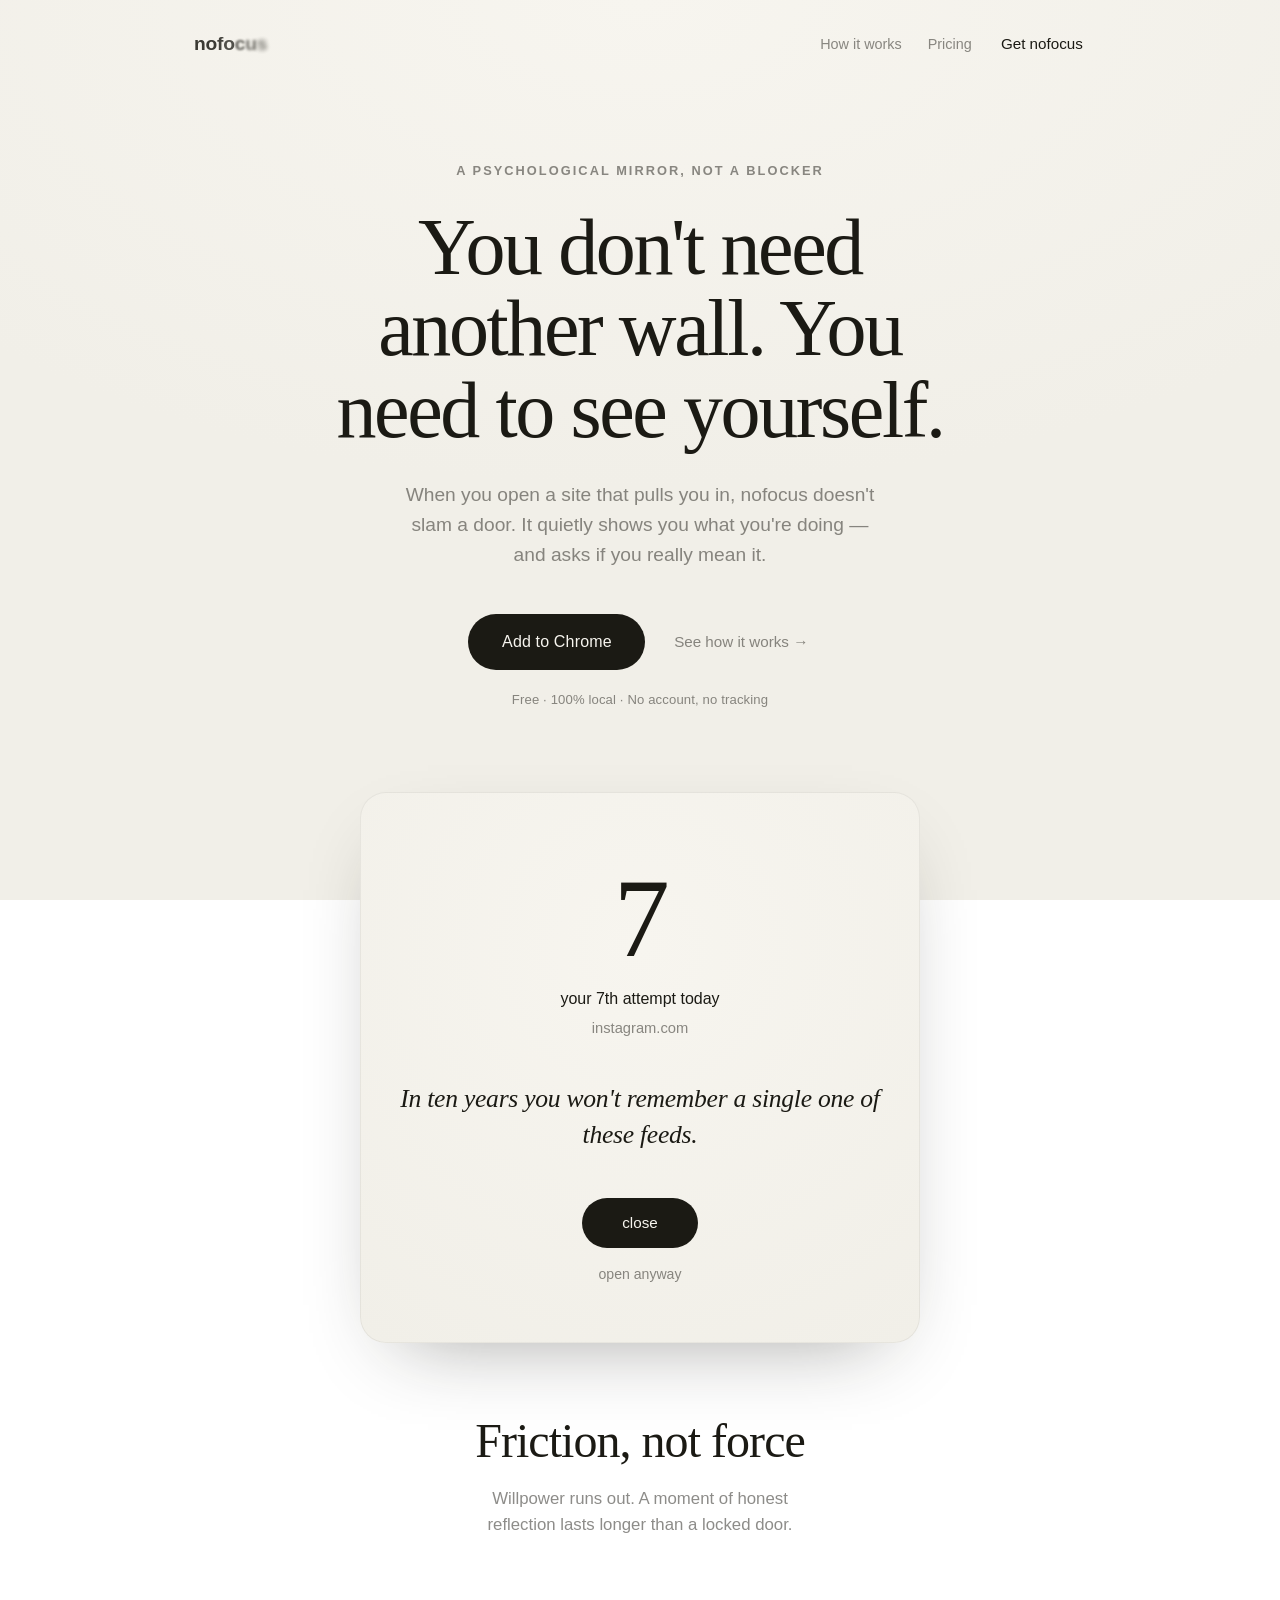
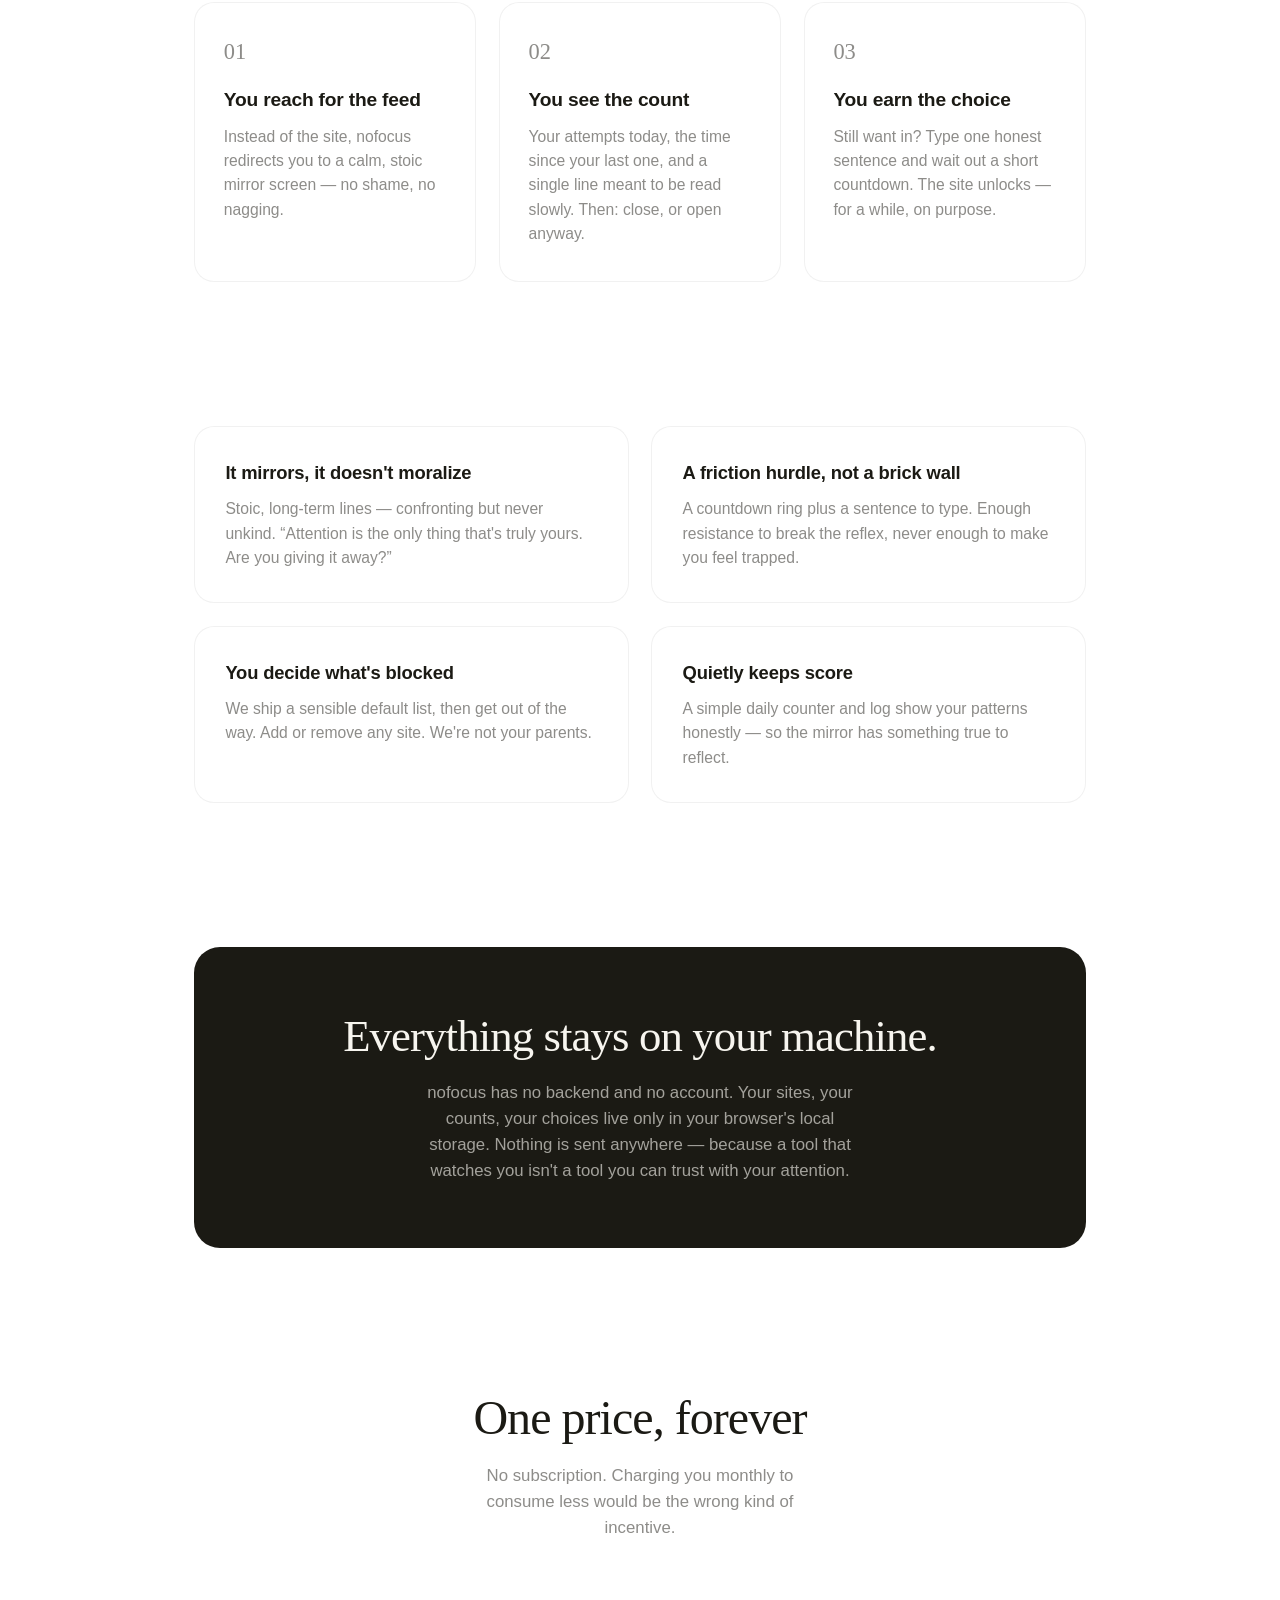
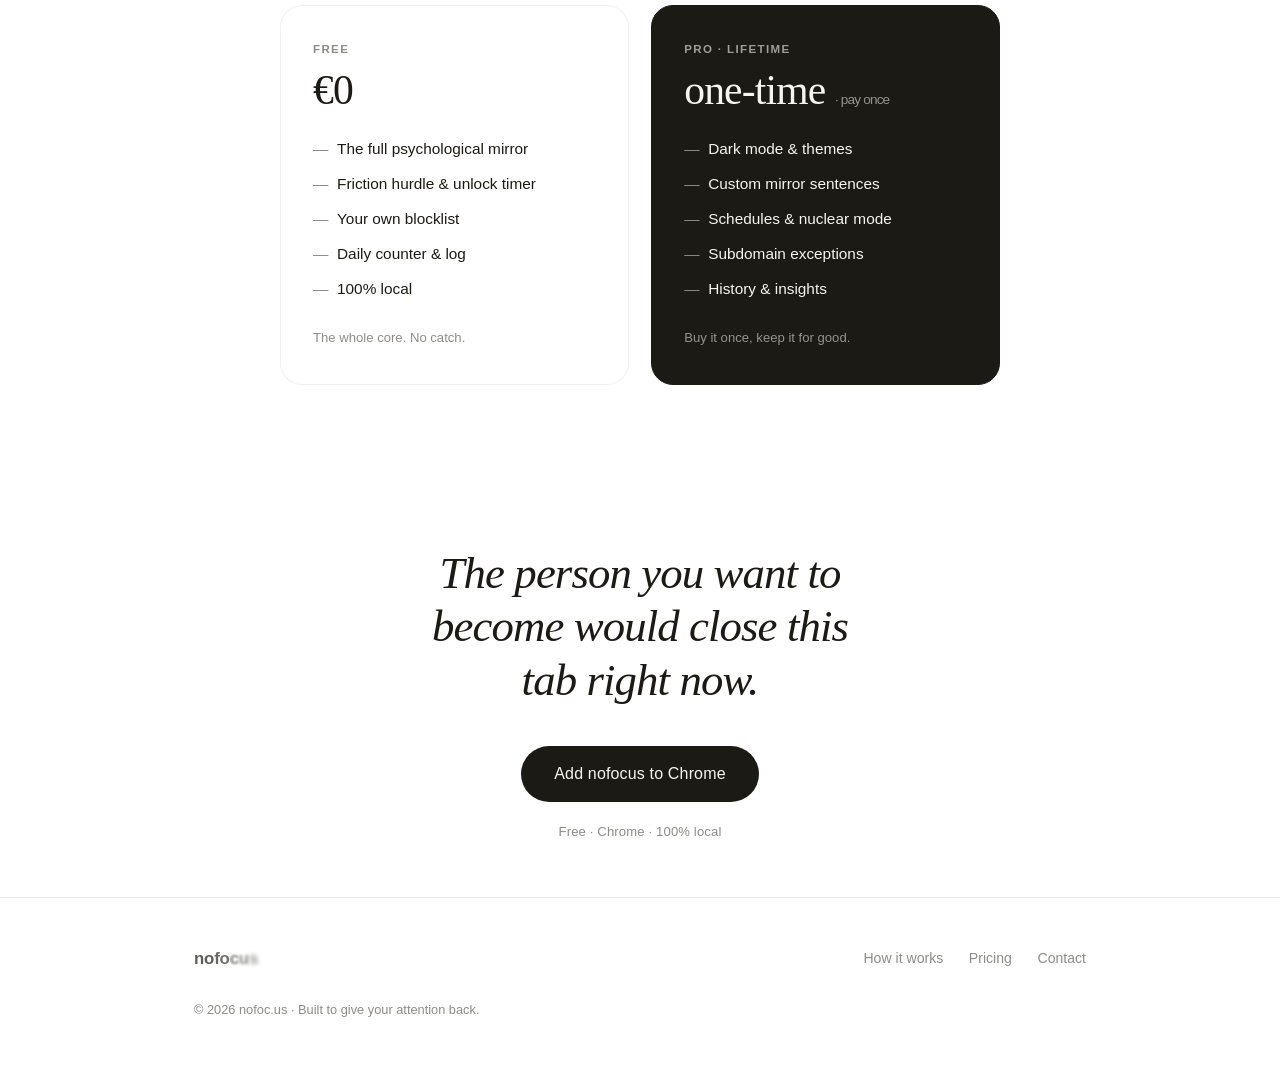
==== docs/index.html @ 49843928 "Add nofoc.us landing page Co-Authored-By: Claude Opus 4.8 (1M context) <noreply@anthropic.com>" ====
<!DOCTYPE html>
<html lang="en">
  <head>
    <meta charset="UTF-8" />
    <meta name="viewport" content="width=device-width, initial-scale=1.0" />
    <title>nofocus — a psychological mirror, not a blocker</title>
    <meta
      name="description"
      content="nofocus doesn't just block distracting sites — it holds up a mirror. See your attempts honestly, then earn your way through a moment of friction. 100% local, no tracking."
    />
    <meta name="theme-color" content="#f1efe8" />

    <!-- Open Graph / social -->
    <meta property="og:type" content="website" />
    <meta property="og:title" content="nofocus — a psychological mirror, not a blocker" />
    <meta
      property="og:description"
      content="See your distractions honestly. A stoic mirror for the sites that pull you in. 100% local, no tracking."
    />
    <meta property="og:url" content="https://nofoc.us" />
    <meta property="og:image" content="https://nofoc.us/icon128.png" />
    <meta name="twitter:card" content="summary" />

    <link rel="icon" type="image/png" href="icon128.png" />
    <link rel="apple-touch-icon" href="icon128.png" />
    <link rel="canonical" href="https://nofoc.us/" />

    <style>
      :root {
        --bg: #f1efe8;
        --bg-center: #f7f5ef;
        --ink: #1b1a14;
        --muted: rgba(27, 26, 20, 0.5);
        --faint: rgba(27, 26, 20, 0.12);
        --hair: rgba(27, 26, 20, 0.08);
        --card: rgba(255, 255, 255, 0.55);
        --card-line: rgba(27, 26, 20, 0.06);
        --accent-bg: #1b1a14;
        --accent-fg: #f7f5ef;
        --sans: -apple-system, "SF Pro Text", "Segoe UI", Roboto, Helvetica,
          Arial, sans-serif;
        --serif: "New York", "Iowan Old Style", "Palatino Linotype", Palatino,
          Georgia, ui-serif, serif;
      }

      @media (prefers-color-scheme: dark) {
        :root {
          --bg: #0d0d0b;
          --bg-center: #17170f;
          --ink: #ece8df;
          --muted: rgba(236, 232, 223, 0.5);
          --faint: rgba(236, 232, 223, 0.13);
          --hair: rgba(236, 232, 223, 0.09);
          --card: rgba(255, 255, 255, 0.045);
          --card-line: rgba(236, 232, 223, 0.09);
          --accent-bg: #26261d;
          --accent-fg: #ece8df;
        }
      }

      * {
        box-sizing: border-box;
        margin: 0;
        padding: 0;
      }

      html {
        scroll-behavior: smooth;
      }

      body {
        background: radial-gradient(
          120% 90% at 50% 0%,
          var(--bg-center) 0%,
          var(--bg) 60%
        );
        background-attachment: fixed;
        color: var(--ink);
        font-family: var(--sans);
        -webkit-font-smoothing: antialiased;
        text-rendering: optimizeLegibility;
        line-height: 1.55;
      }

      .wrap {
        max-width: 940px;
        margin: 0 auto;
        padding: 0 24px;
      }

      /* ---- Logo wordmark (no = sharp, focus = progressively blurred) ---- */

      .logo {
        font-family: var(--sans);
        font-weight: 600;
        letter-spacing: -0.01em;
        color: var(--ink);
        user-select: none;
        display: inline-block;
      }
      .logo .fade span {
        display: inline-block;
      }
      .logo .fade span:nth-child(1) { filter: blur(0.3px); opacity: 0.95; }
      .logo .fade span:nth-child(2) { filter: blur(0.6px); opacity: 0.88; }
      .logo .fade span:nth-child(3) { filter: blur(1px);   opacity: 0.8;  }
      .logo .fade span:nth-child(4) { filter: blur(1.5px); opacity: 0.72; }
      .logo .fade span:nth-child(5) { filter: blur(2px);   opacity: 0.64; }

      /* ---- Top nav ---- */

      .nav {
        display: flex;
        align-items: center;
        justify-content: space-between;
        padding: 26px 0 0;
      }
      .nav .logo {
        font-size: 1.2rem;
        opacity: 0.85;
      }
      .nav-links {
        display: flex;
        align-items: center;
        gap: 26px;
        font-size: 0.9rem;
      }
      .nav-links a {
        color: var(--muted);
        text-decoration: none;
        transition: color 0.2s ease;
      }
      .nav-links a:hover {
        color: var(--ink);
      }
      @media (max-width: 600px) {
        .nav-links .nav-text { display: none; }
      }

      /* ---- Buttons ---- */

      .btn {
        font-family: var(--sans);
        cursor: pointer;
        border: none;
        text-decoration: none;
        display: inline-flex;
        align-items: center;
        gap: 0.5rem;
        transition: transform 0.18s ease, opacity 0.2s ease, background 0.2s ease,
          color 0.2s ease;
      }
      .btn-primary {
        background: var(--ink);
        color: var(--bg-center);
        font-size: 1rem;
        font-weight: 500;
        letter-spacing: 0.01em;
        padding: 0.95rem 2.1rem;
        border-radius: 999px;
      }
      .btn-primary:hover { transform: translateY(-1px); }
      .btn-primary:active { transform: translateY(0); opacity: 0.9; }
      .btn-ghost {
        background: none;
        color: var(--muted);
        font-size: 0.95rem;
        padding: 0.4rem 0.2rem;
      }
      .btn-ghost:hover { color: var(--ink); }

      /* ---- Hero ---- */

      .hero {
        text-align: center;
        padding: 11vh 0 7vh;
      }
      .eyebrow {
        font-size: 0.8rem;
        font-weight: 600;
        text-transform: uppercase;
        letter-spacing: 0.16em;
        color: var(--muted);
        margin-bottom: 1.6rem;
      }
      .hero h1 {
        font-family: var(--serif);
        font-weight: 500;
        font-size: clamp(2.6rem, 7.5vw, 5rem);
        line-height: 1.02;
        letter-spacing: -0.03em;
        max-width: 16ch;
        margin: 0 auto;
      }
      .hero .lede {
        margin: 1.8rem auto 0;
        max-width: 46ch;
        font-size: clamp(1.05rem, 2.4vw, 1.2rem);
        color: var(--muted);
      }
      .cta-row {
        margin-top: 2.8rem;
        display: flex;
        align-items: center;
        justify-content: center;
        gap: 1.6rem;
        flex-wrap: wrap;
      }
      .cta-note {
        margin-top: 1.3rem;
        font-size: 0.82rem;
        color: var(--muted);
        letter-spacing: 0.01em;
      }

      /* ---- Mirror preview (the product's signature screen) ---- */

      .mirror {
        margin: 2vh auto 0;
        max-width: 560px;
        background: radial-gradient(
          120% 120% at 50% 28%,
          var(--bg-center) 0%,
          var(--bg) 72%
        );
        border: 1px solid var(--card-line);
        border-radius: 26px;
        padding: 4.5rem 2rem 3.5rem;
        text-align: center;
        box-shadow: 0 30px 80px -40px rgba(27, 26, 20, 0.45);
      }
      .mirror .count {
        font-family: var(--serif);
        font-size: clamp(4.5rem, 16vw, 7rem);
        font-weight: 500;
        line-height: 0.95;
        letter-spacing: -0.03em;
      }
      .mirror .count-sub {
        margin-top: 1rem;
        font-size: 1rem;
        font-weight: 500;
      }
      .mirror .domain {
        margin-top: 0.3rem;
        font-size: 0.92rem;
        color: var(--muted);
      }
      .mirror .spitze {
        margin-top: 2.6rem;
        font-family: var(--serif);
        font-style: italic;
        font-size: clamp(1.25rem, 3.2vw, 1.6rem);
        font-weight: 500;
        letter-spacing: -0.01em;
        line-height: 1.4;
        min-height: 2.4em;
        transition: opacity 0.6s ease;
      }
      .mirror .mirror-actions {
        margin-top: 2.8rem;
        display: flex;
        flex-direction: column;
        align-items: center;
        gap: 1rem;
      }
      .mirror .mock-primary {
        background: var(--ink);
        color: var(--bg-center);
        font-size: 0.95rem;
        font-weight: 500;
        padding: 0.85rem 2.5rem;
        border-radius: 999px;
      }
      .mirror .mock-ghost {
        color: var(--muted);
        font-size: 0.88rem;
      }

      /* ---- Section scaffolding ---- */

      section.block {
        padding: 8vh 0;
      }
      .section-head {
        text-align: center;
        max-width: 40ch;
        margin: 0 auto 4rem;
      }
      .section-head h2 {
        font-family: var(--serif);
        font-weight: 500;
        font-size: clamp(2rem, 5vw, 3rem);
        letter-spacing: -0.02em;
        line-height: 1.1;
      }
      .section-head p {
        margin-top: 1.1rem;
        color: var(--muted);
        font-size: 1.05rem;
      }

      /* ---- How it works ---- */

      .steps {
        display: grid;
        grid-template-columns: repeat(3, 1fr);
        gap: 1.4rem;
      }
      @media (max-width: 720px) {
        .steps { grid-template-columns: 1fr; }
      }
      .step {
        background: var(--card);
        border: 1px solid var(--card-line);
        border-radius: 20px;
        padding: 2rem 1.8rem 2.2rem;
      }
      .step .num {
        font-family: var(--serif);
        font-size: 1.4rem;
        font-weight: 500;
        color: var(--muted);
        font-variant-numeric: tabular-nums;
      }
      .step h3 {
        margin-top: 1rem;
        font-size: 1.2rem;
        font-weight: 600;
        letter-spacing: -0.01em;
      }
      .step p {
        margin-top: 0.6rem;
        color: var(--muted);
        font-size: 0.98rem;
      }

      /* ---- Feature rows ---- */

      .features {
        display: grid;
        grid-template-columns: 1fr 1fr;
        gap: 1.4rem;
      }
      @media (max-width: 720px) {
        .features { grid-template-columns: 1fr; }
      }
      .feature {
        background: var(--card);
        border: 1px solid var(--card-line);
        border-radius: 20px;
        padding: 2rem 1.9rem;
      }
      .feature h3 {
        font-size: 1.15rem;
        font-weight: 600;
        letter-spacing: -0.01em;
      }
      .feature p {
        margin-top: 0.6rem;
        color: var(--muted);
        font-size: 0.98rem;
      }

      /* ---- Privacy banner ---- */

      .privacy {
        background: var(--accent-bg);
        color: var(--accent-fg);
        border-radius: 26px;
        padding: clamp(2.5rem, 6vw, 4rem);
        text-align: center;
      }
      .privacy h2 {
        font-family: var(--serif);
        font-weight: 500;
        font-size: clamp(1.9rem, 4.6vw, 2.8rem);
        letter-spacing: -0.02em;
        line-height: 1.12;
      }
      .privacy p {
        margin: 1.2rem auto 0;
        max-width: 48ch;
        color: rgba(247, 245, 239, 0.62);
        font-size: 1.05rem;
      }
      @media (prefers-color-scheme: dark) {
        .privacy p { color: rgba(236, 232, 223, 0.6); }
      }

      /* ---- Pricing ---- */

      .plans {
        display: grid;
        grid-template-columns: 1fr 1fr;
        gap: 1.4rem;
        max-width: 720px;
        margin: 0 auto;
      }
      @media (max-width: 640px) {
        .plans { grid-template-columns: 1fr; }
      }
      .plan {
        border: 1px solid var(--card-line);
        background: var(--card);
        border-radius: 22px;
        padding: 2.2rem 2rem;
      }
      .plan.pro {
        background: var(--accent-bg);
        color: var(--accent-fg);
        border-color: var(--accent-bg);
      }
      .plan .plan-name {
        font-size: 0.72rem;
        font-weight: 600;
        text-transform: uppercase;
        letter-spacing: 0.12em;
        color: var(--muted);
      }
      .plan.pro .plan-name { color: rgba(247, 245, 239, 0.6); }
      .plan .price {
        font-family: var(--serif);
        font-weight: 500;
        font-size: 2.6rem;
        letter-spacing: -0.02em;
        margin-top: 0.7rem;
        line-height: 1;
      }
      .plan .price small {
        font-family: var(--sans);
        font-size: 0.85rem;
        font-weight: 400;
        color: var(--muted);
      }
      .plan.pro .price small { color: rgba(247, 245, 239, 0.55); }
      .plan ul {
        list-style: none;
        margin-top: 1.6rem;
        display: flex;
        flex-direction: column;
        gap: 0.7rem;
      }
      .plan li {
        font-size: 0.96rem;
        padding-left: 1.5rem;
        position: relative;
        color: var(--ink);
      }
      .plan.pro li { color: var(--accent-fg); }
      .plan li::before {
        content: "—";
        position: absolute;
        left: 0;
        color: var(--muted);
      }
      .plan.pro li::before { color: rgba(247, 245, 239, 0.5); }
      .plan .plan-foot {
        margin-top: 1.7rem;
        font-size: 0.82rem;
        color: var(--muted);
      }
      .plan.pro .plan-foot { color: rgba(247, 245, 239, 0.55); }

      /* ---- Closing CTA ---- */

      .closing {
        text-align: center;
        padding: 10vh 0 6vh;
      }
      .closing h2 {
        font-family: var(--serif);
        font-style: italic;
        font-weight: 500;
        font-size: clamp(1.8rem, 5vw, 2.8rem);
        letter-spacing: -0.02em;
        line-height: 1.2;
        max-width: 20ch;
        margin: 0 auto 2.4rem;
      }

      /* ---- Footer ---- */

      footer {
        border-top: 1px solid var(--hair);
        padding: 3rem 0 4rem;
      }
      .foot-row {
        display: flex;
        align-items: center;
        justify-content: space-between;
        flex-wrap: wrap;
        gap: 1rem;
      }
      .foot-row .logo { font-size: 1.05rem; opacity: 0.7; }
      .foot-links {
        display: flex;
        gap: 1.6rem;
        font-size: 0.88rem;
      }
      .foot-links a {
        color: var(--muted);
        text-decoration: none;
        transition: color 0.2s ease;
      }
      .foot-links a:hover { color: var(--ink); }
      .copyright {
        margin-top: 1.8rem;
        font-size: 0.8rem;
        color: var(--muted);
      }
    </style>
  </head>
  <body>
    <div class="wrap">
      <!-- Nav -->
      <nav class="nav">
        <span class="logo" aria-label="nofocus"
          >no<span class="fade"
            ><span>f</span><span>o</span><span>c</span><span>u</span><span>s</span></span
          ></span
        >
        <div class="nav-links">
          <a class="nav-text" href="#how">How it works</a>
          <a class="nav-text" href="#pricing">Pricing</a>
          <a class="btn-ghost" href="#get" style="color: var(--ink); font-weight: 500;"
            >Get nofocus</a
          >
        </div>
      </nav>

      <!-- Hero -->
      <header class="hero">
        <p class="eyebrow">A psychological mirror, not a blocker</p>
        <h1>You don't need another wall. You need to see yourself.</h1>
        <p class="lede">
          When you open a site that pulls you in, nofocus doesn't slam a door.
          It quietly shows you what you're doing — and asks if you really mean
          it.
        </p>
        <div class="cta-row">
          <!-- TODO: replace href with the Chrome Web Store listing once published -->
          <a id="get" class="btn btn-primary store-link" href="https://chromewebstore.google.com/">Add to Chrome</a>
          <a class="btn btn-ghost" href="#how">See how it works →</a>
        </div>
        <p class="cta-note">Free · 100% local · No account, no tracking</p>
      </header>

      <!-- Mirror preview -->
      <div class="mirror" aria-hidden="true">
        <div class="count">7</div>
        <p class="count-sub">your 7th attempt today</p>
        <p class="domain">instagram.com</p>
        <p class="spitze" id="rotating-line">
          In ten years you won't remember a single one of these feeds.
        </p>
        <div class="mirror-actions">
          <span class="btn mock-primary">close</span>
          <span class="mock-ghost">open anyway</span>
        </div>
      </div>
    </div>

    <!-- How it works -->
    <section class="block" id="how">
      <div class="wrap">
        <div class="section-head">
          <h2>Friction, not force</h2>
          <p>
            Willpower runs out. A moment of honest reflection lasts longer than
            a locked door.
          </p>
        </div>
        <div class="steps">
          <div class="step">
            <div class="num">01</div>
            <h3>You reach for the feed</h3>
            <p>
              Instead of the site, nofocus redirects you to a calm, stoic mirror
              screen — no shame, no nagging.
            </p>
          </div>
          <div class="step">
            <div class="num">02</div>
            <h3>You see the count</h3>
            <p>
              Your attempts today, the time since your last one, and a single
              line meant to be read slowly. Then: close, or open anyway.
            </p>
          </div>
          <div class="step">
            <div class="num">03</div>
            <h3>You earn the choice</h3>
            <p>
              Still want in? Type one honest sentence and wait out a short
              countdown. The site unlocks — for a while, on purpose.
            </p>
          </div>
        </div>
      </div>
    </section>

    <!-- Features -->
    <section class="block">
      <div class="wrap">
        <div class="features">
          <div class="feature">
            <h3>It mirrors, it doesn't moralize</h3>
            <p>
              Stoic, long-term lines — confronting but never unkind. “Attention
              is the only thing that's truly yours. Are you giving it away?”
            </p>
          </div>
          <div class="feature">
            <h3>A friction hurdle, not a brick wall</h3>
            <p>
              A countdown ring plus a sentence to type. Enough resistance to
              break the reflex, never enough to make you feel trapped.
            </p>
          </div>
          <div class="feature">
            <h3>You decide what's blocked</h3>
            <p>
              We ship a sensible default list, then get out of the way. Add or
              remove any site. We're not your parents.
            </p>
          </div>
          <div class="feature">
            <h3>Quietly keeps score</h3>
            <p>
              A simple daily counter and log show your patterns honestly — so
              the mirror has something true to reflect.
            </p>
          </div>
        </div>
      </div>
    </section>

    <!-- Privacy -->
    <section class="block">
      <div class="wrap">
        <div class="privacy">
          <h2>Everything stays on your machine.</h2>
          <p>
            nofocus has no backend and no account. Your sites, your counts, your
            choices live only in your browser's local storage. Nothing is sent
            anywhere — because a tool that watches you isn't a tool you can
            trust with your attention.
          </p>
        </div>
      </div>
    </section>

    <!-- Pricing -->
    <section class="block" id="pricing">
      <div class="wrap">
        <div class="section-head">
          <h2>One price, forever</h2>
          <p>
            No subscription. Charging you monthly to consume less would be the
            wrong kind of incentive.
          </p>
        </div>
        <div class="plans">
          <div class="plan">
            <div class="plan-name">Free</div>
            <div class="price">€0</div>
            <ul>
              <li>The full psychological mirror</li>
              <li>Friction hurdle &amp; unlock timer</li>
              <li>Your own blocklist</li>
              <li>Daily counter &amp; log</li>
              <li>100% local</li>
            </ul>
            <p class="plan-foot">The whole core. No catch.</p>
          </div>
          <div class="plan pro">
            <div class="plan-name">Pro · Lifetime</div>
            <div class="price">one-time <small>· pay once</small></div>
            <ul>
              <li>Dark mode &amp; themes</li>
              <li>Custom mirror sentences</li>
              <li>Schedules &amp; nuclear mode</li>
              <li>Subdomain exceptions</li>
              <li>History &amp; insights</li>
            </ul>
            <p class="plan-foot">Buy it once, keep it for good.</p>
          </div>
        </div>
      </div>
    </section>

    <!-- Closing CTA -->
    <section class="closing" id="get-real">
      <div class="wrap">
        <h2>The person you want to become would close this tab right now.</h2>
        <!-- TODO: replace href with the Chrome Web Store listing once published -->
        <a class="btn btn-primary store-link" href="https://chromewebstore.google.com/">Add nofocus to Chrome</a>
        <p class="cta-note">Free · Chrome · 100% local</p>
      </div>
    </section>

    <!-- Footer -->
    <footer>
      <div class="wrap">
        <div class="foot-row">
          <span class="logo" aria-label="nofocus"
            >no<span class="fade"
              ><span>f</span><span>o</span><span>c</span><span>u</span
              ><span>s</span></span
            ></span
          >
          <div class="foot-links">
            <a href="#how">How it works</a>
            <a href="#pricing">Pricing</a>
            <a href="mailto:hello@nofoc.us">Contact</a>
          </div>
        </div>
        <p class="copyright">© 2026 nofoc.us · Built to give your attention back.</p>
      </div>
    </footer>

    <script>
      // Rotate the stoic line in the mirror preview — same voice as the extension.
      (function () {
        var LINES = [
          "In ten years you won't remember a single one of these feeds.",
          "You're looking for something here you will never find here.",
          "Attention is the only thing that's truly yours. Are you giving it away?",
          "The person you want to become would close this tab right now.",
          "Boredom is where your best ideas come from. Don't run from it.",
          "The time you lose here, you never get back.",
          "Every click is a small vote for who you become.",
          "What would you do right now if nothing could distract you?",
          "Three minutes becomes fifty. You know this.",
          "Your future self is watching.",
        ];
        var el = document.getElementById("rotating-line");
        if (!el) return;
        var i = 0;
        setInterval(function () {
          el.style.opacity = "0";
          setTimeout(function () {
            i = (i + 1) % LINES.length;
            el.textContent = LINES[i];
            el.style.opacity = "1";
          }, 600);
        }, 4200);
      })();
    </script>
  </body>
</html>
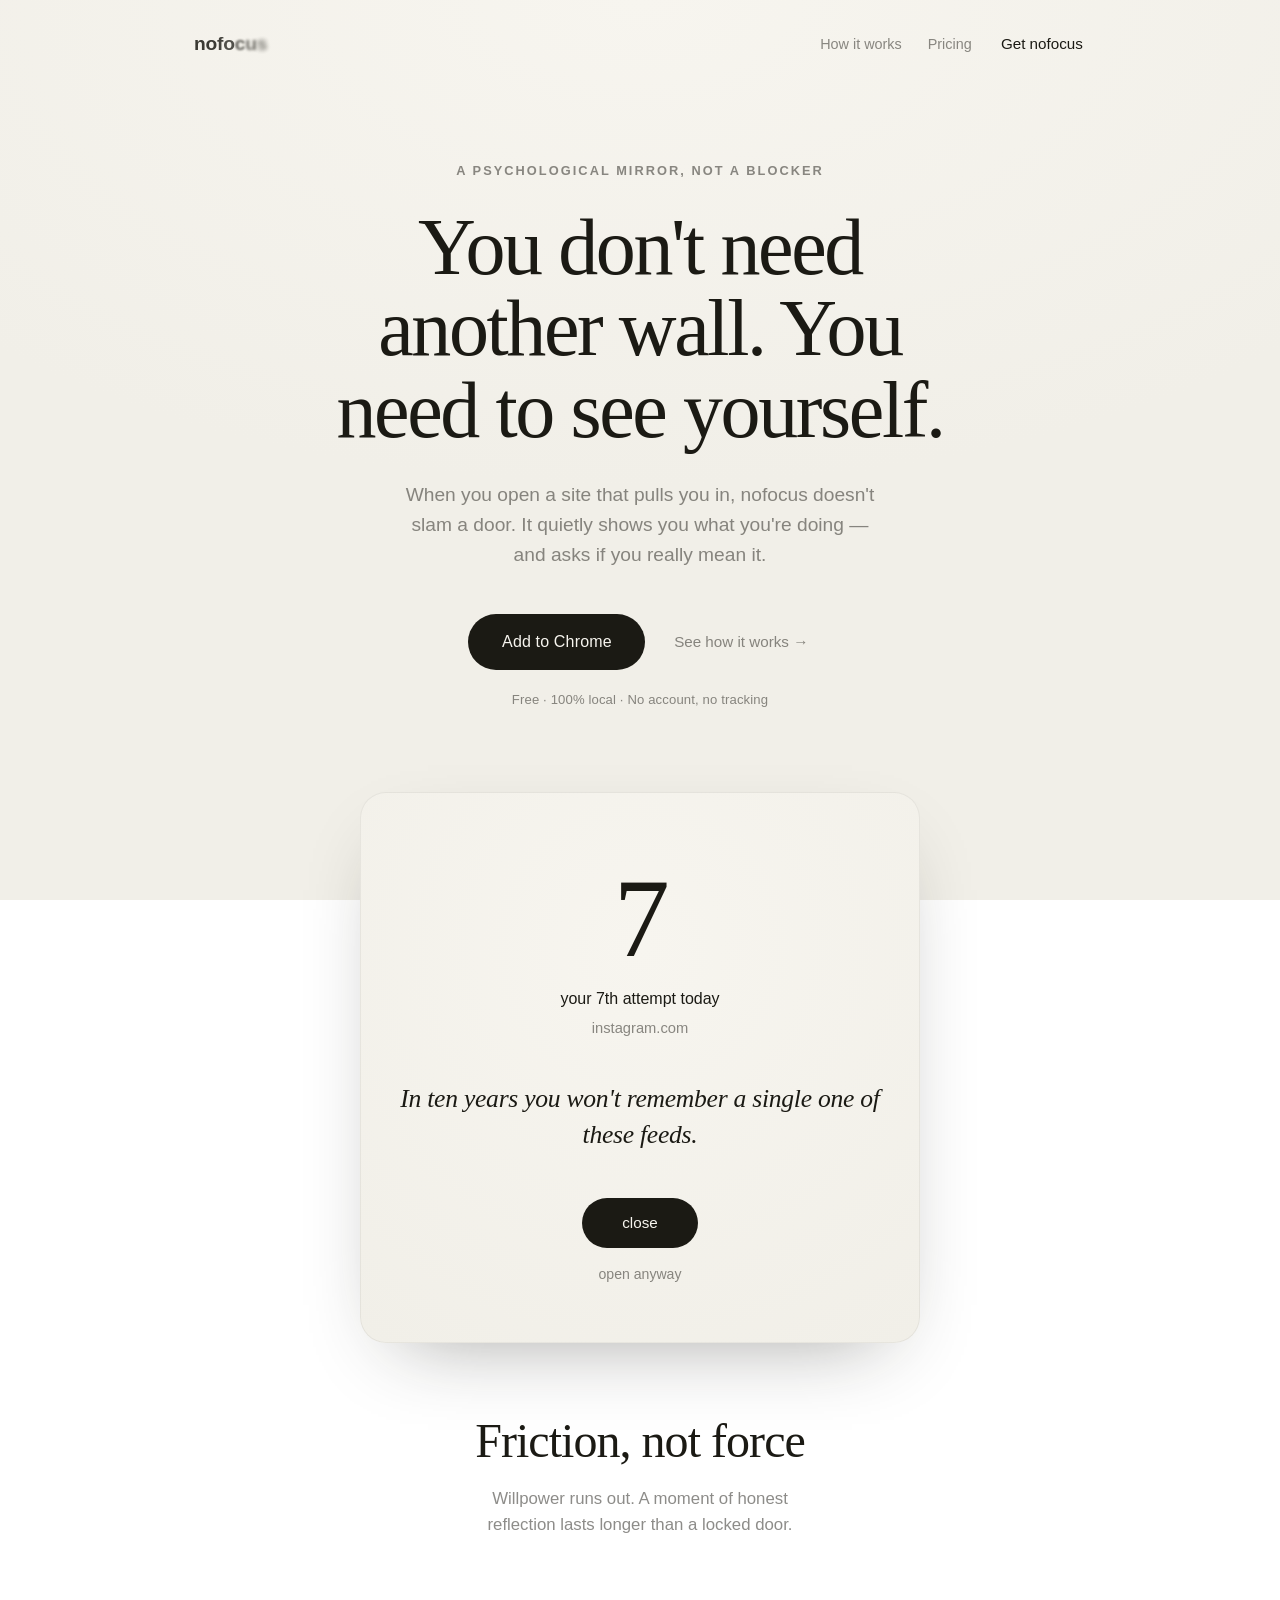
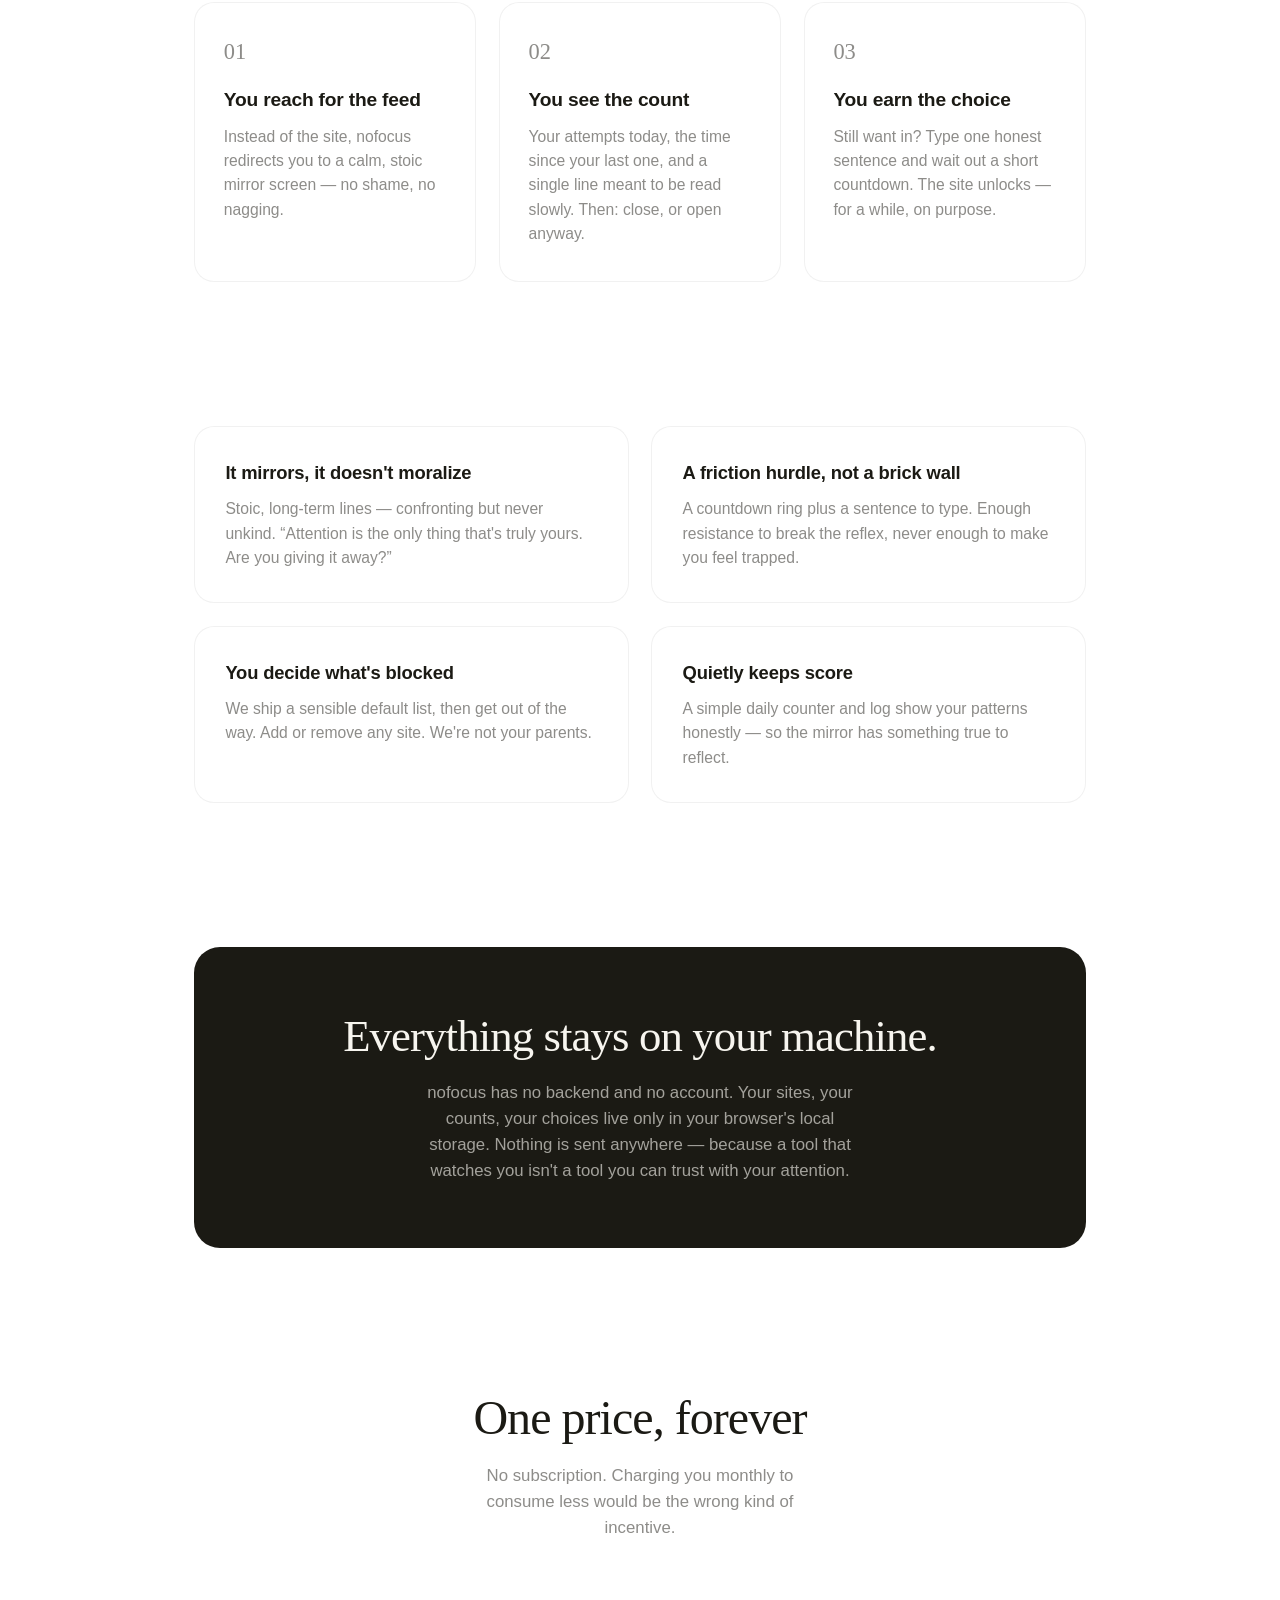
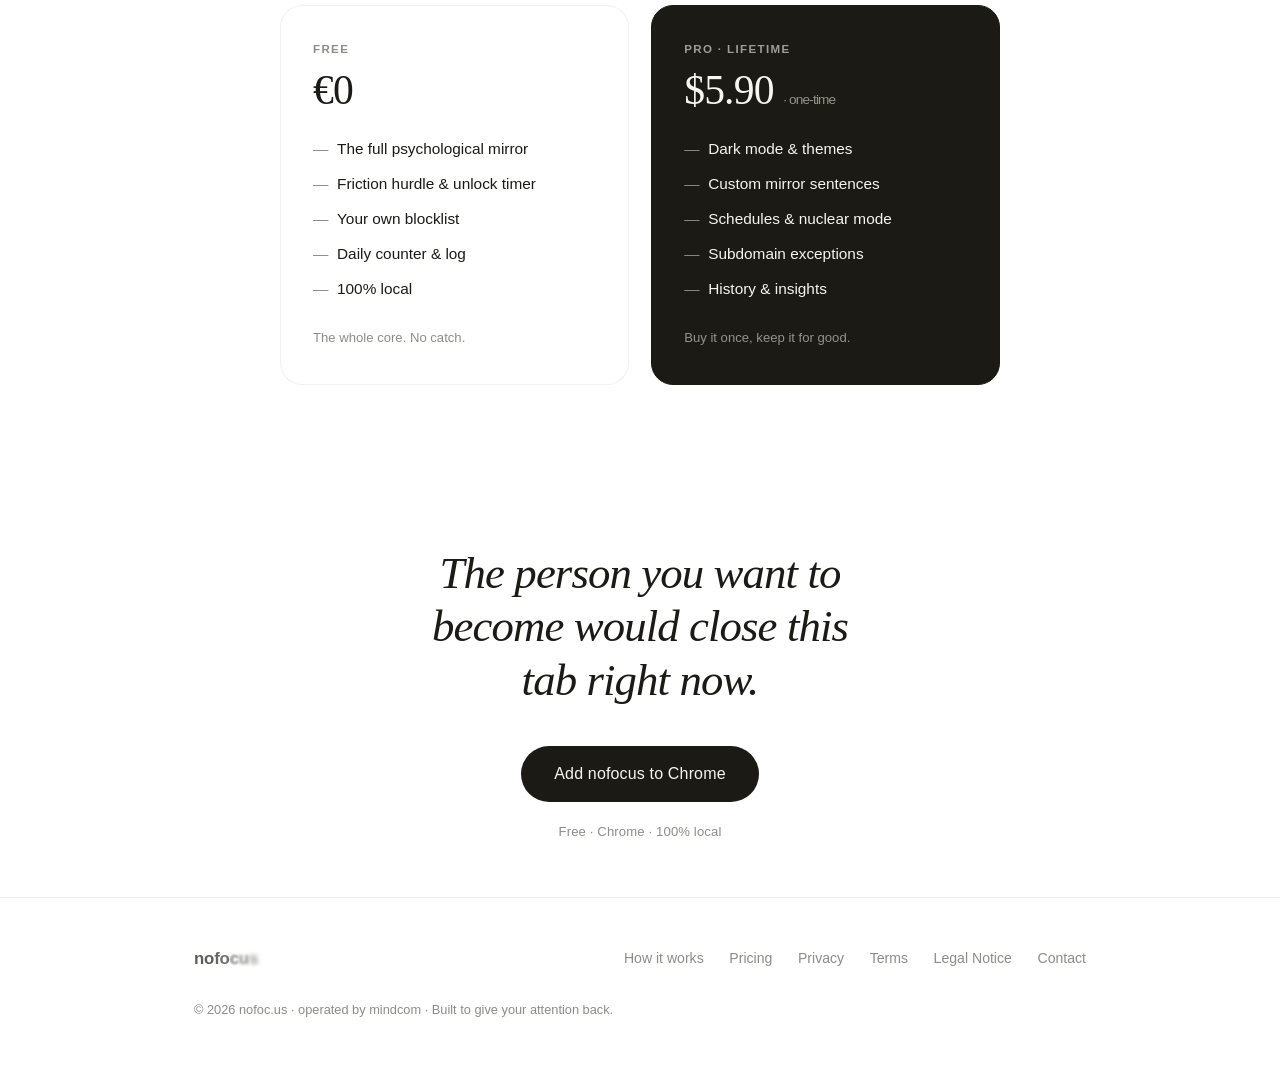
==== commit 4979b0a7: "Set Pro price to $5.90 one-time; add privacy, terms & legal notice pages Co-Authored-By: Claude Opus" ====
--- a/docs/index.html
+++ b/docs/index.html
@@ -676,7 +676,7 @@
           </div>
           <div class="plan pro">
             <div class="plan-name">Pro · Lifetime</div>
-            <div class="price">one-time <small>· pay once</small></div>
+            <div class="price">$5.90 <small>· one-time</small></div>
             <ul>
               <li>Dark mode &amp; themes</li>
               <li>Custom mirror sentences</li>
@@ -713,10 +713,13 @@
           <div class="foot-links">
             <a href="#how">How it works</a>
             <a href="#pricing">Pricing</a>
-            <a href="mailto:hello@nofoc.us">Contact</a>
-          </div>
-        </div>
-        <p class="copyright">© 2026 nofoc.us · Built to give your attention back.</p>
+            <a href="/privacy.html">Privacy</a>
+            <a href="/terms.html">Terms</a>
+            <a href="/imprint.html">Legal Notice</a>
+            <a href="mailto:sergej@mindcom.io">Contact</a>
+          </div>
+        </div>
+        <p class="copyright">© 2026 nofoc.us · operated by mindcom · Built to give your attention back.</p>
       </div>
     </footer>
 
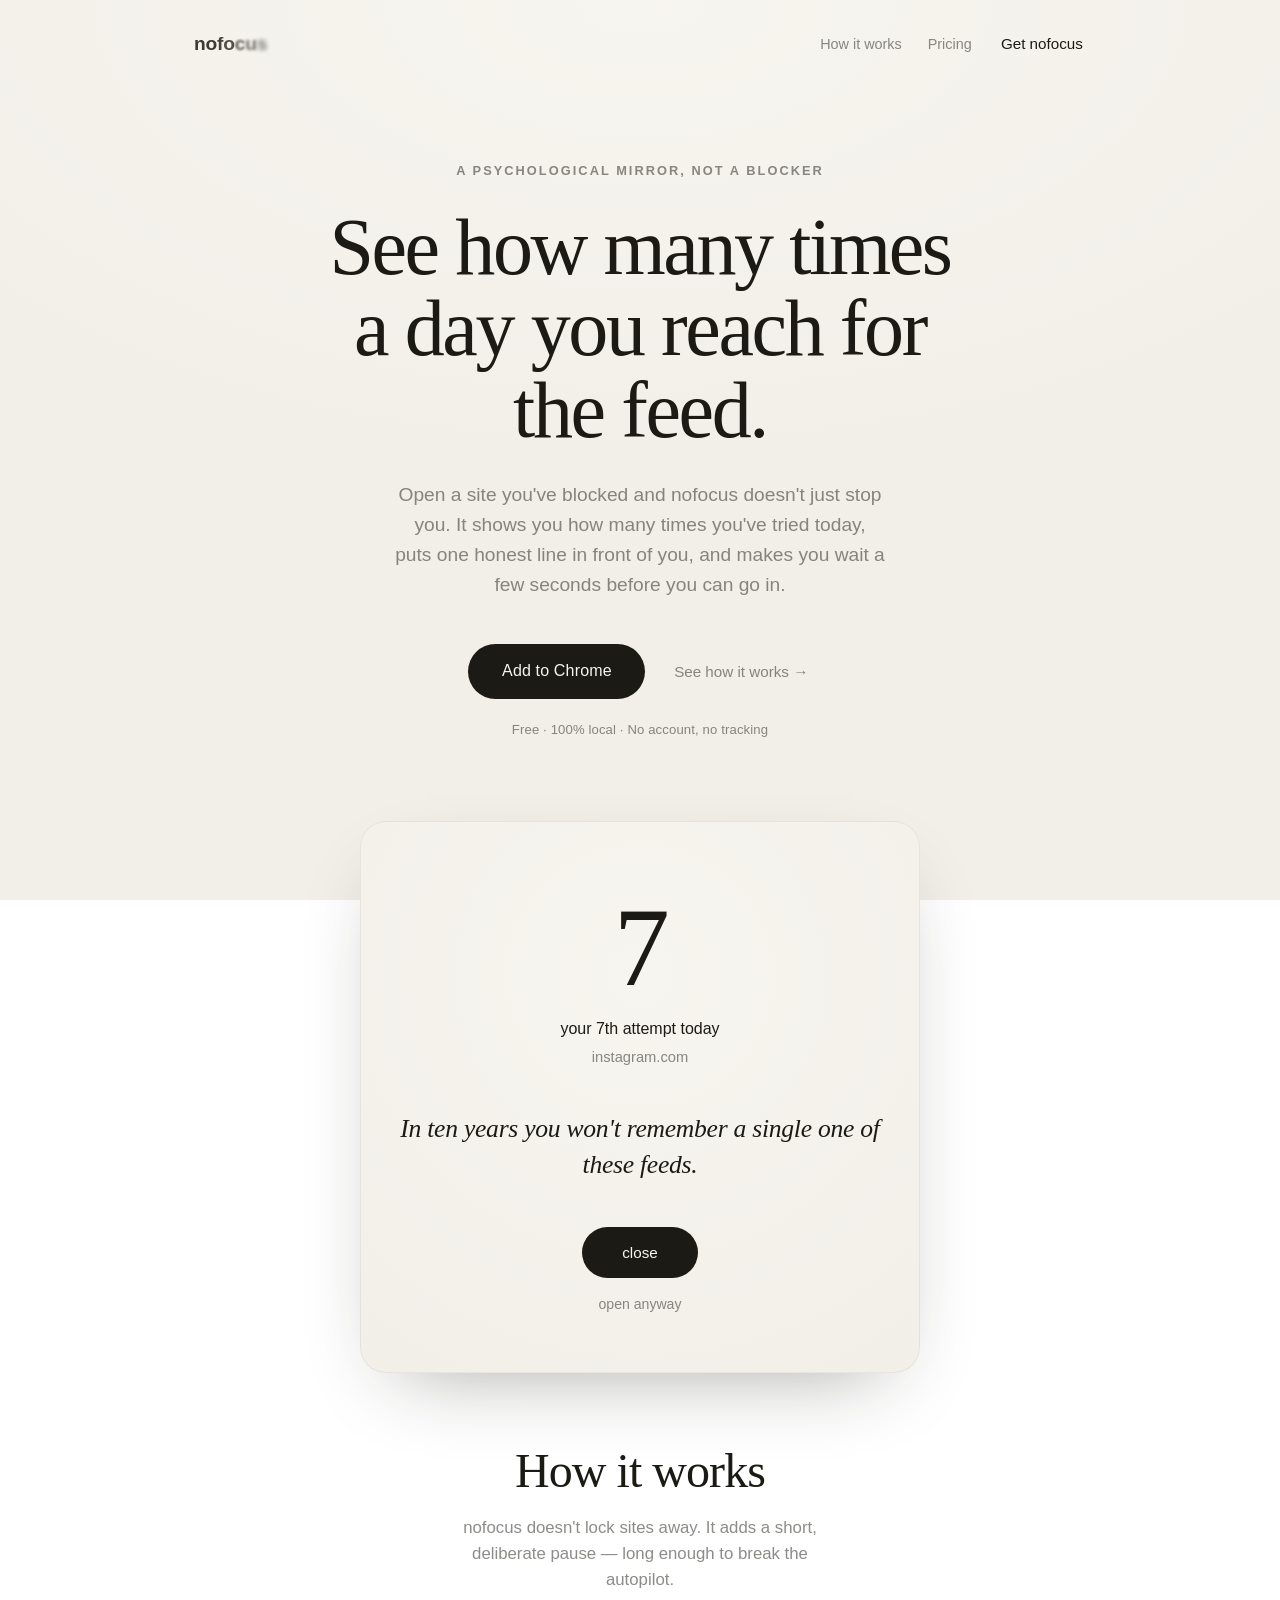
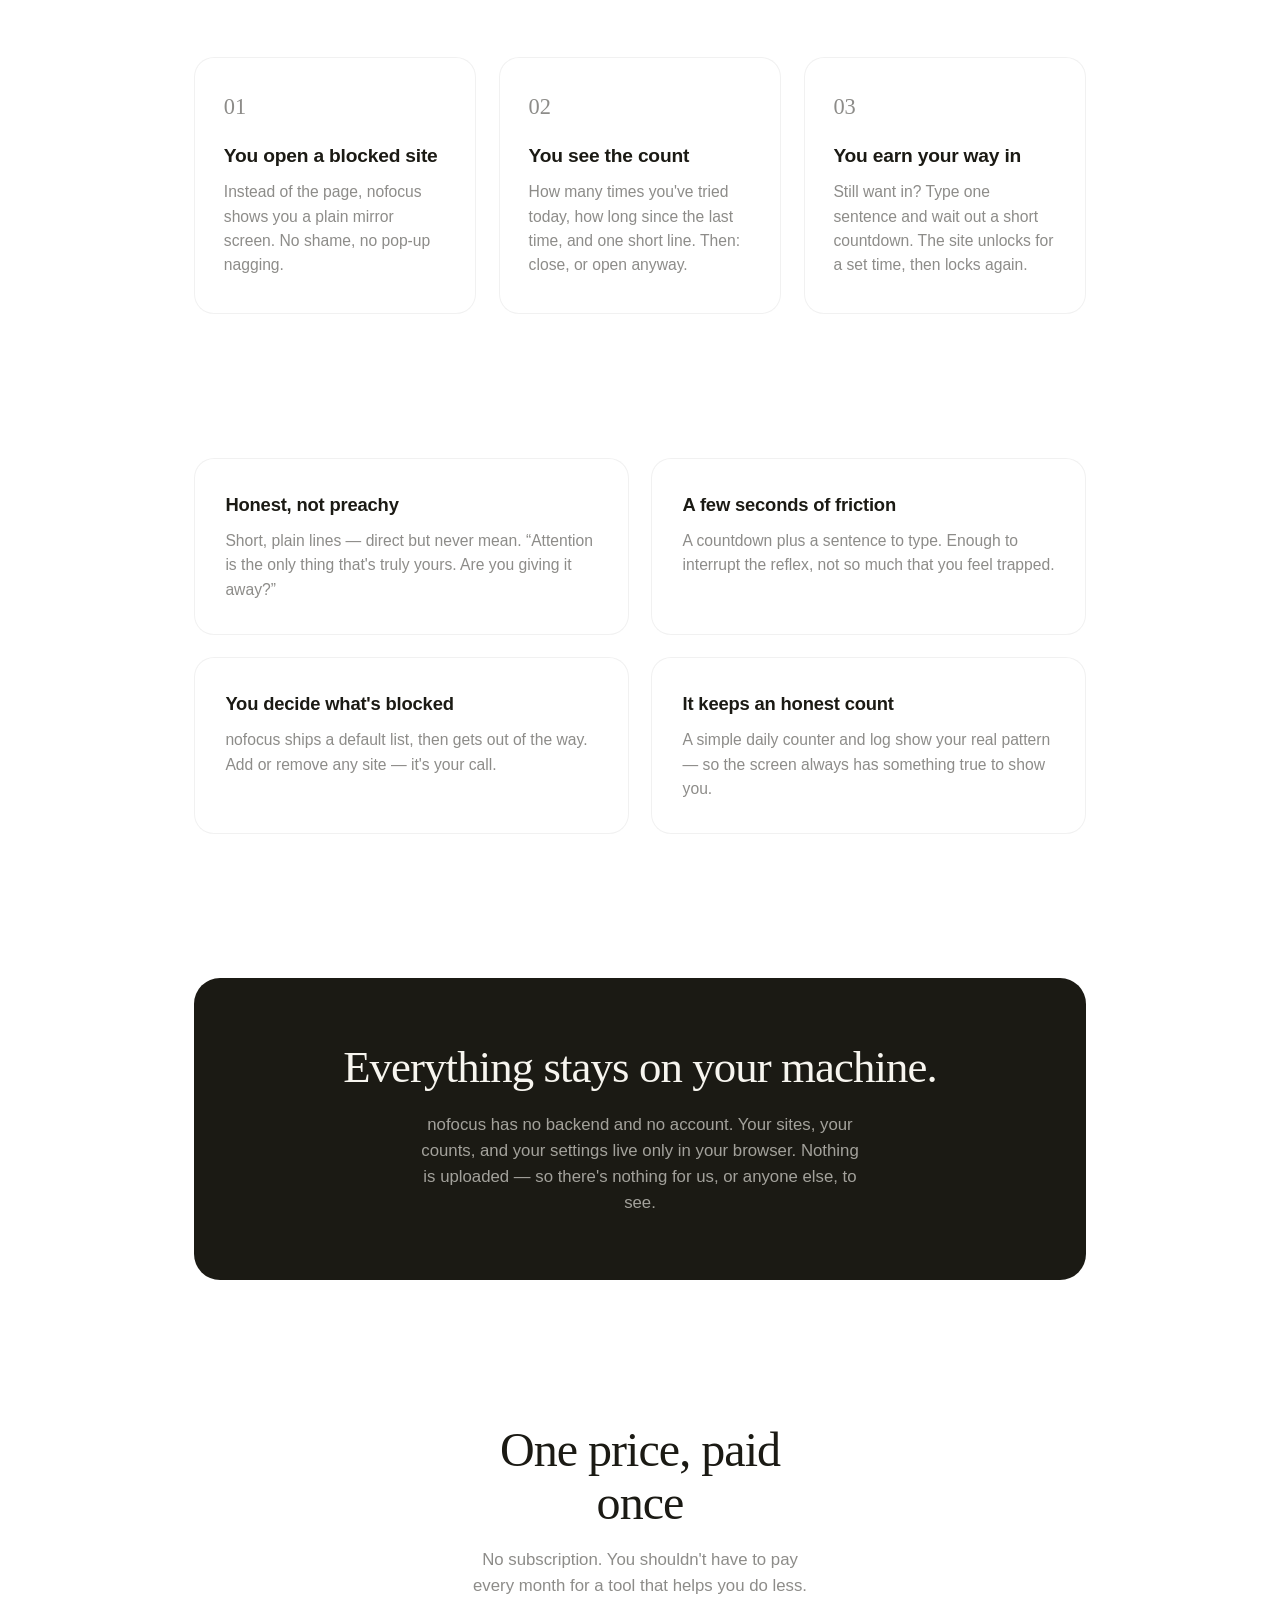
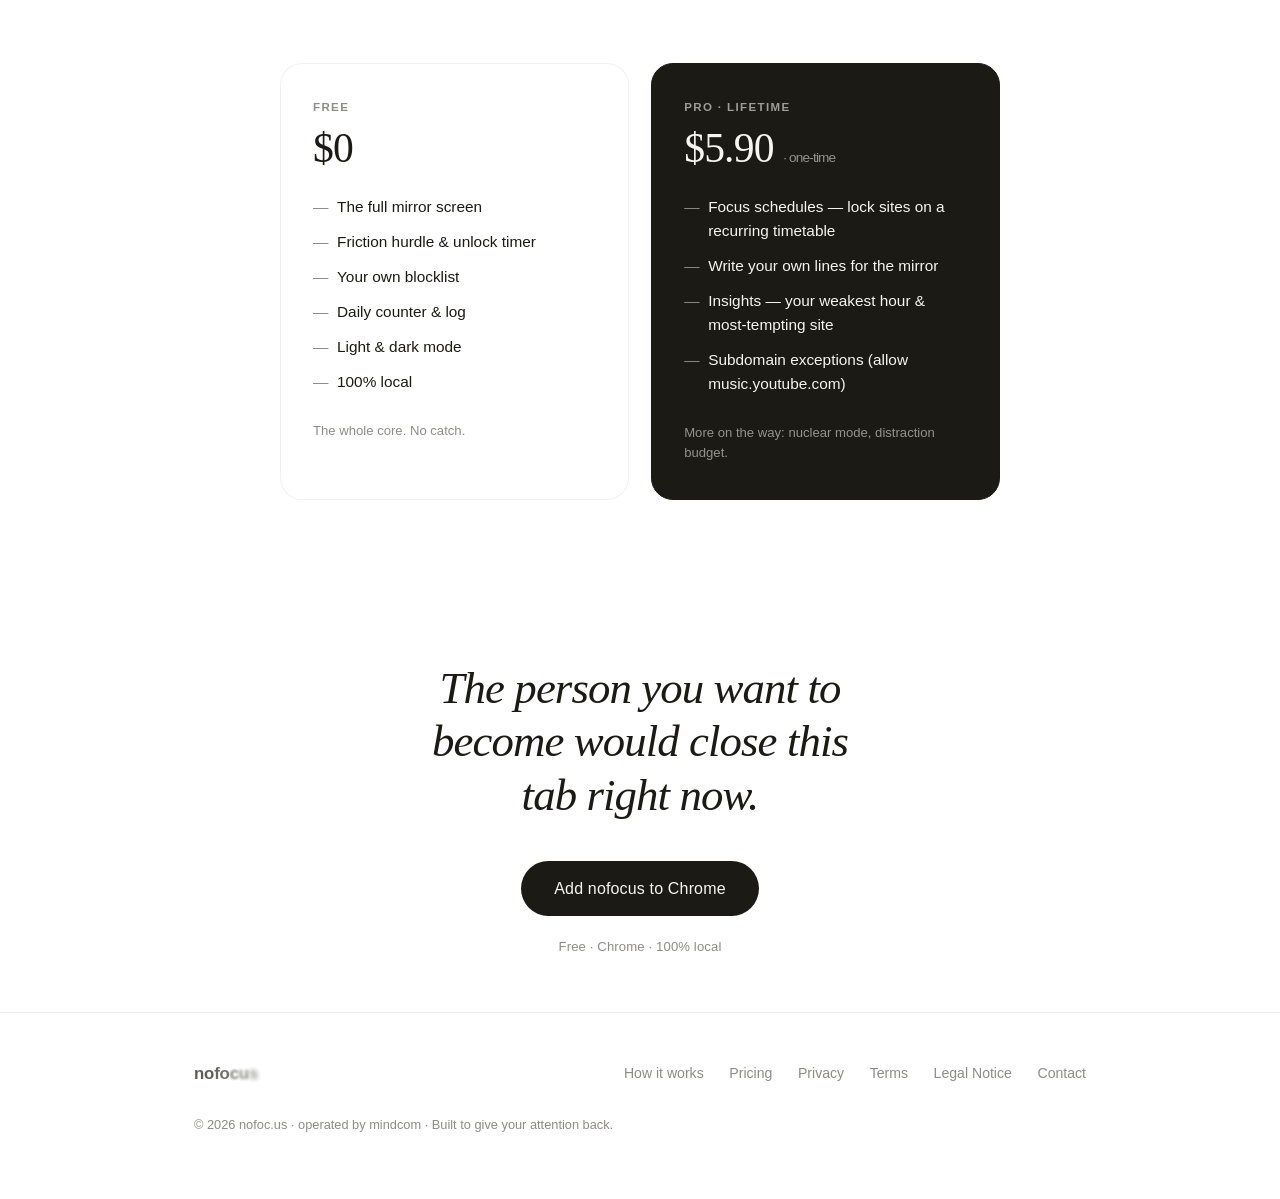
==== commit 5749260e: "Align Pro features with extension; clearer, more direct copy Co-Authored-By: Claude Opus 4.8 (1M con" ====
--- a/docs/index.html
+++ b/docs/index.html
@@ -532,11 +532,11 @@
       <!-- Hero -->
       <header class="hero">
         <p class="eyebrow">A psychological mirror, not a blocker</p>
-        <h1>You don't need another wall. You need to see yourself.</h1>
+        <h1>See how many times a day you reach for the feed.</h1>
         <p class="lede">
-          When you open a site that pulls you in, nofocus doesn't slam a door.
-          It quietly shows you what you're doing — and asks if you really mean
-          it.
+          Open a site you've blocked and nofocus doesn't just stop you. It shows
+          you how many times you've tried today, puts one honest line in front
+          of you, and makes you wait a few seconds before you can go in.
         </p>
         <div class="cta-row">
           <!-- TODO: replace href with the Chrome Web Store listing once published -->
@@ -565,35 +565,35 @@
     <section class="block" id="how">
       <div class="wrap">
         <div class="section-head">
-          <h2>Friction, not force</h2>
+          <h2>How it works</h2>
           <p>
-            Willpower runs out. A moment of honest reflection lasts longer than
-            a locked door.
+            nofocus doesn't lock sites away. It adds a short, deliberate pause —
+            long enough to break the autopilot.
           </p>
         </div>
         <div class="steps">
           <div class="step">
             <div class="num">01</div>
-            <h3>You reach for the feed</h3>
+            <h3>You open a blocked site</h3>
             <p>
-              Instead of the site, nofocus redirects you to a calm, stoic mirror
-              screen — no shame, no nagging.
+              Instead of the page, nofocus shows you a plain mirror screen. No
+              shame, no pop-up nagging.
             </p>
           </div>
           <div class="step">
             <div class="num">02</div>
             <h3>You see the count</h3>
             <p>
-              Your attempts today, the time since your last one, and a single
-              line meant to be read slowly. Then: close, or open anyway.
+              How many times you've tried today, how long since the last time,
+              and one short line. Then: close, or open anyway.
             </p>
           </div>
           <div class="step">
             <div class="num">03</div>
-            <h3>You earn the choice</h3>
+            <h3>You earn your way in</h3>
             <p>
-              Still want in? Type one honest sentence and wait out a short
-              countdown. The site unlocks — for a while, on purpose.
+              Still want in? Type one sentence and wait out a short countdown.
+              The site unlocks for a set time, then locks again.
             </p>
           </div>
         </div>
@@ -605,31 +605,31 @@
       <div class="wrap">
         <div class="features">
           <div class="feature">
-            <h3>It mirrors, it doesn't moralize</h3>
+            <h3>Honest, not preachy</h3>
             <p>
-              Stoic, long-term lines — confronting but never unkind. “Attention
-              is the only thing that's truly yours. Are you giving it away?”
+              Short, plain lines — direct but never mean. “Attention is the only
+              thing that's truly yours. Are you giving it away?”
             </p>
           </div>
           <div class="feature">
-            <h3>A friction hurdle, not a brick wall</h3>
+            <h3>A few seconds of friction</h3>
             <p>
-              A countdown ring plus a sentence to type. Enough resistance to
-              break the reflex, never enough to make you feel trapped.
+              A countdown plus a sentence to type. Enough to interrupt the
+              reflex, not so much that you feel trapped.
             </p>
           </div>
           <div class="feature">
             <h3>You decide what's blocked</h3>
             <p>
-              We ship a sensible default list, then get out of the way. Add or
-              remove any site. We're not your parents.
+              nofocus ships a default list, then gets out of the way. Add or
+              remove any site — it's your call.
             </p>
           </div>
           <div class="feature">
-            <h3>Quietly keeps score</h3>
+            <h3>It keeps an honest count</h3>
             <p>
-              A simple daily counter and log show your patterns honestly — so
-              the mirror has something true to reflect.
+              A simple daily counter and log show your real pattern — so the
+              screen always has something true to show you.
             </p>
           </div>
         </div>
@@ -642,10 +642,9 @@
         <div class="privacy">
           <h2>Everything stays on your machine.</h2>
           <p>
-            nofocus has no backend and no account. Your sites, your counts, your
-            choices live only in your browser's local storage. Nothing is sent
-            anywhere — because a tool that watches you isn't a tool you can
-            trust with your attention.
+            nofocus has no backend and no account. Your sites, your counts, and
+            your settings live only in your browser. Nothing is uploaded — so
+            there's nothing for us, or anyone else, to see.
           </p>
         </div>
       </div>
@@ -655,21 +654,22 @@
     <section class="block" id="pricing">
       <div class="wrap">
         <div class="section-head">
-          <h2>One price, forever</h2>
+          <h2>One price, paid once</h2>
           <p>
-            No subscription. Charging you monthly to consume less would be the
-            wrong kind of incentive.
+            No subscription. You shouldn't have to pay every month for a tool
+            that helps you do less.
           </p>
         </div>
         <div class="plans">
           <div class="plan">
             <div class="plan-name">Free</div>
-            <div class="price">€0</div>
+            <div class="price">$0</div>
             <ul>
-              <li>The full psychological mirror</li>
+              <li>The full mirror screen</li>
               <li>Friction hurdle &amp; unlock timer</li>
               <li>Your own blocklist</li>
               <li>Daily counter &amp; log</li>
+              <li>Light &amp; dark mode</li>
               <li>100% local</li>
             </ul>
             <p class="plan-foot">The whole core. No catch.</p>
@@ -678,13 +678,12 @@
             <div class="plan-name">Pro · Lifetime</div>
             <div class="price">$5.90 <small>· one-time</small></div>
             <ul>
-              <li>Dark mode &amp; themes</li>
-              <li>Custom mirror sentences</li>
-              <li>Schedules &amp; nuclear mode</li>
-              <li>Subdomain exceptions</li>
-              <li>History &amp; insights</li>
+              <li>Focus schedules — lock sites on a recurring timetable</li>
+              <li>Write your own lines for the mirror</li>
+              <li>Insights — your weakest hour &amp; most-tempting site</li>
+              <li>Subdomain exceptions (allow music.youtube.com)</li>
             </ul>
-            <p class="plan-foot">Buy it once, keep it for good.</p>
+            <p class="plan-foot">More on the way: nuclear mode, distraction budget.</p>
           </div>
         </div>
       </div>
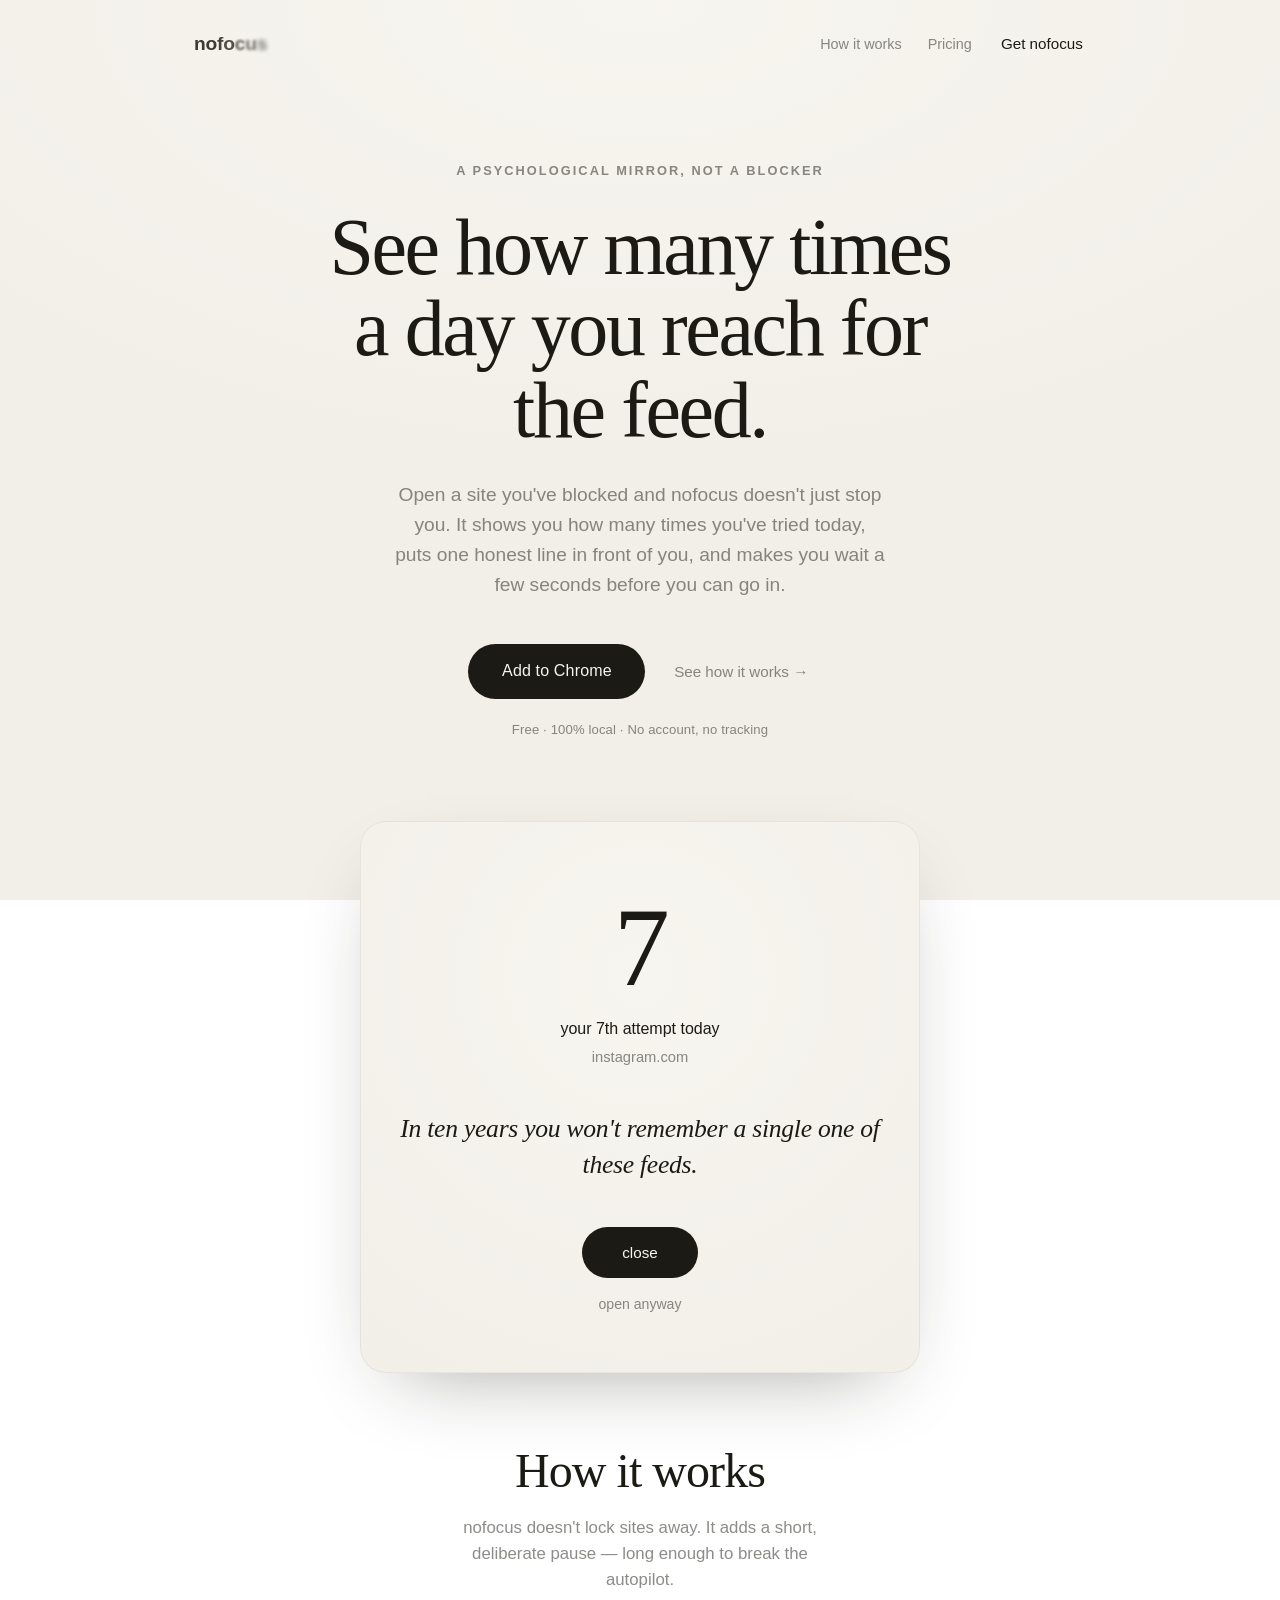
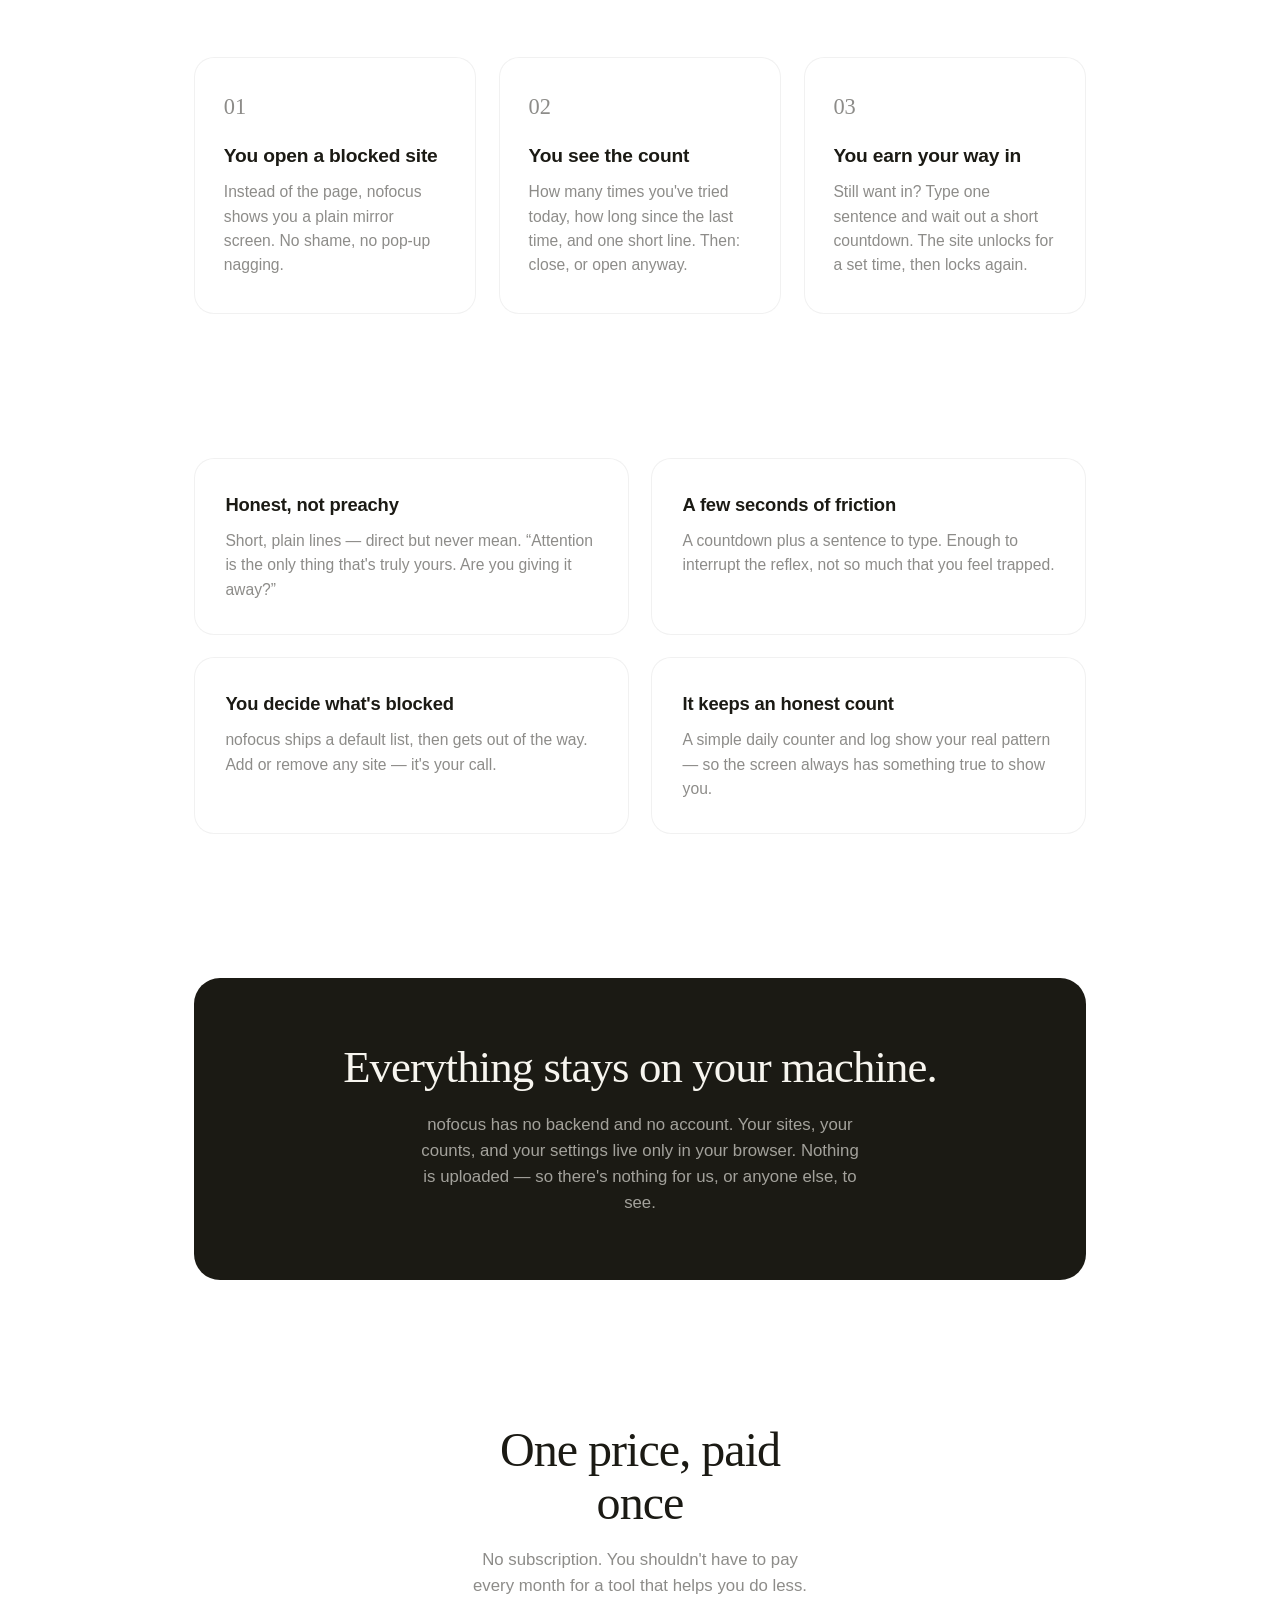
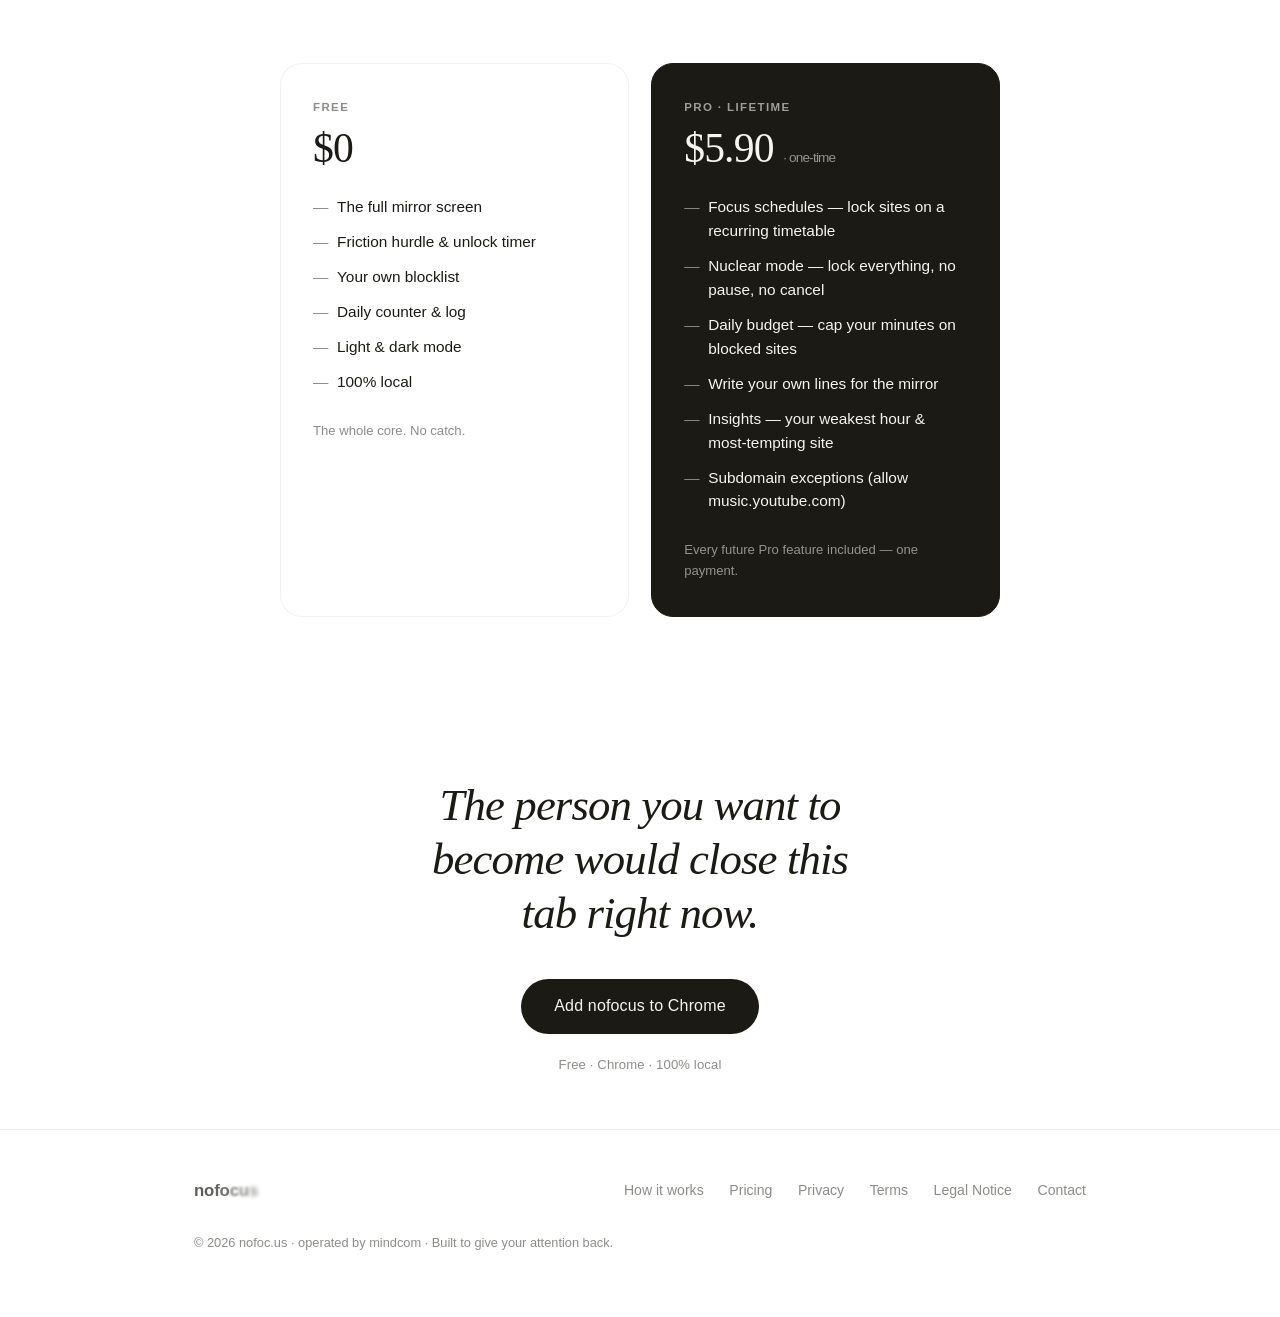
==== commit c1f835d5: "Update Pro feature list (add nuclear mode, daily budget) Co-Authored-By: Claude Opus 4.8 (1M context" ====
--- a/docs/index.html
+++ b/docs/index.html
@@ -679,11 +679,13 @@
             <div class="price">$5.90 <small>· one-time</small></div>
             <ul>
               <li>Focus schedules — lock sites on a recurring timetable</li>
+              <li>Nuclear mode — lock everything, no pause, no cancel</li>
+              <li>Daily budget — cap your minutes on blocked sites</li>
               <li>Write your own lines for the mirror</li>
               <li>Insights — your weakest hour &amp; most-tempting site</li>
               <li>Subdomain exceptions (allow music.youtube.com)</li>
             </ul>
-            <p class="plan-foot">More on the way: nuclear mode, distraction budget.</p>
+            <p class="plan-foot">Every future Pro feature included — one payment.</p>
           </div>
         </div>
       </div>
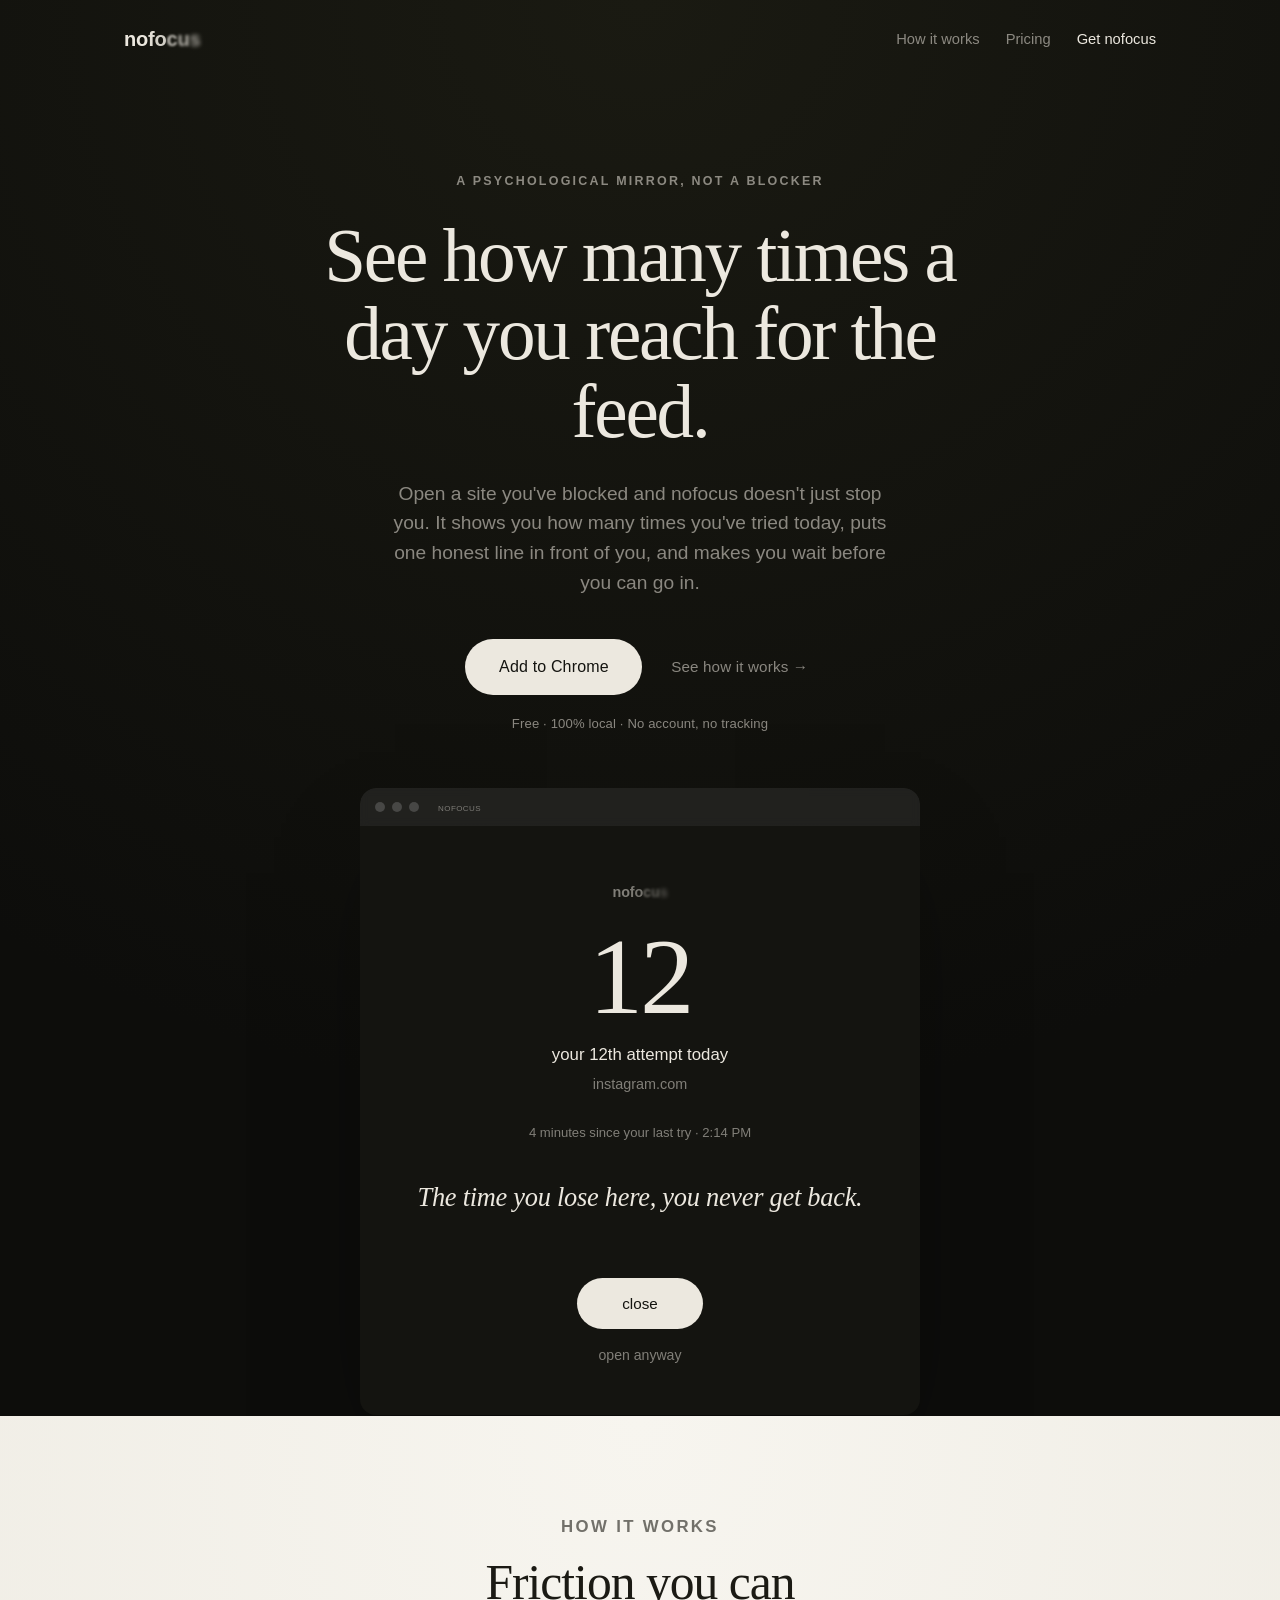
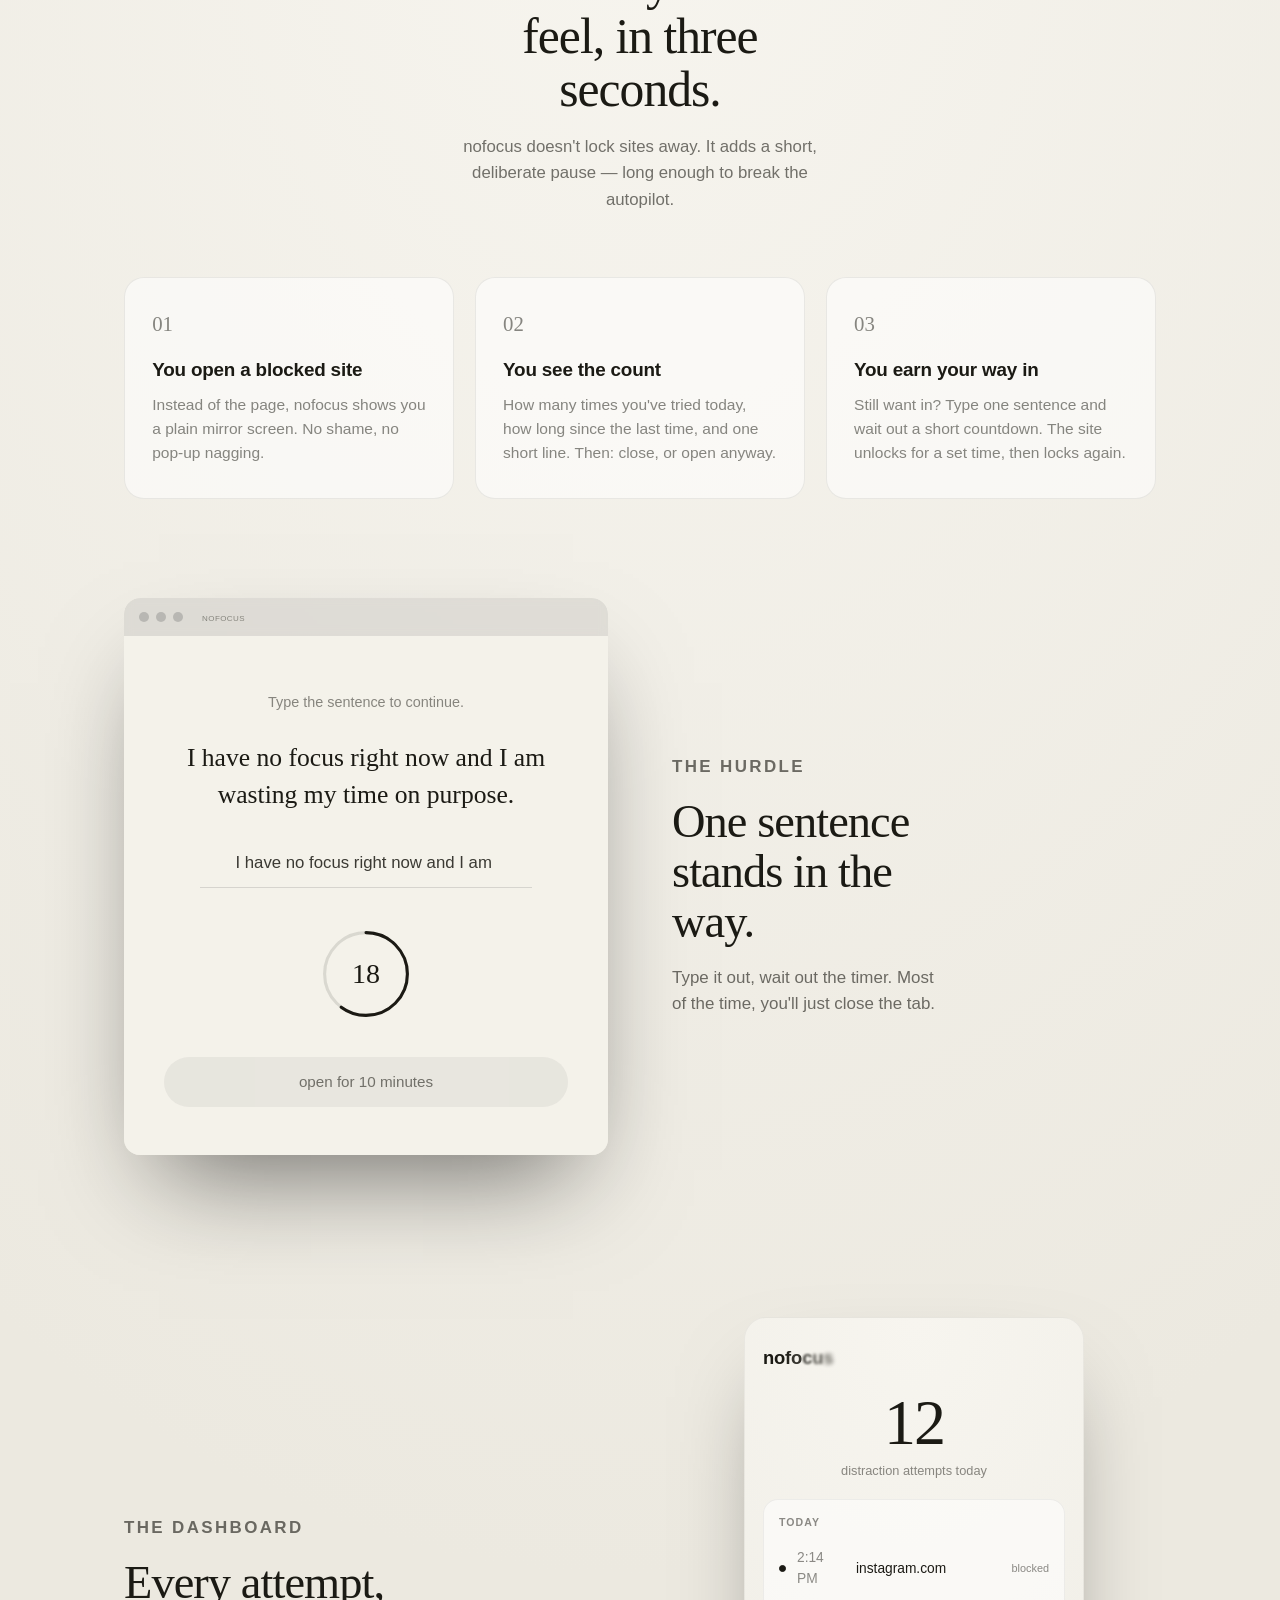
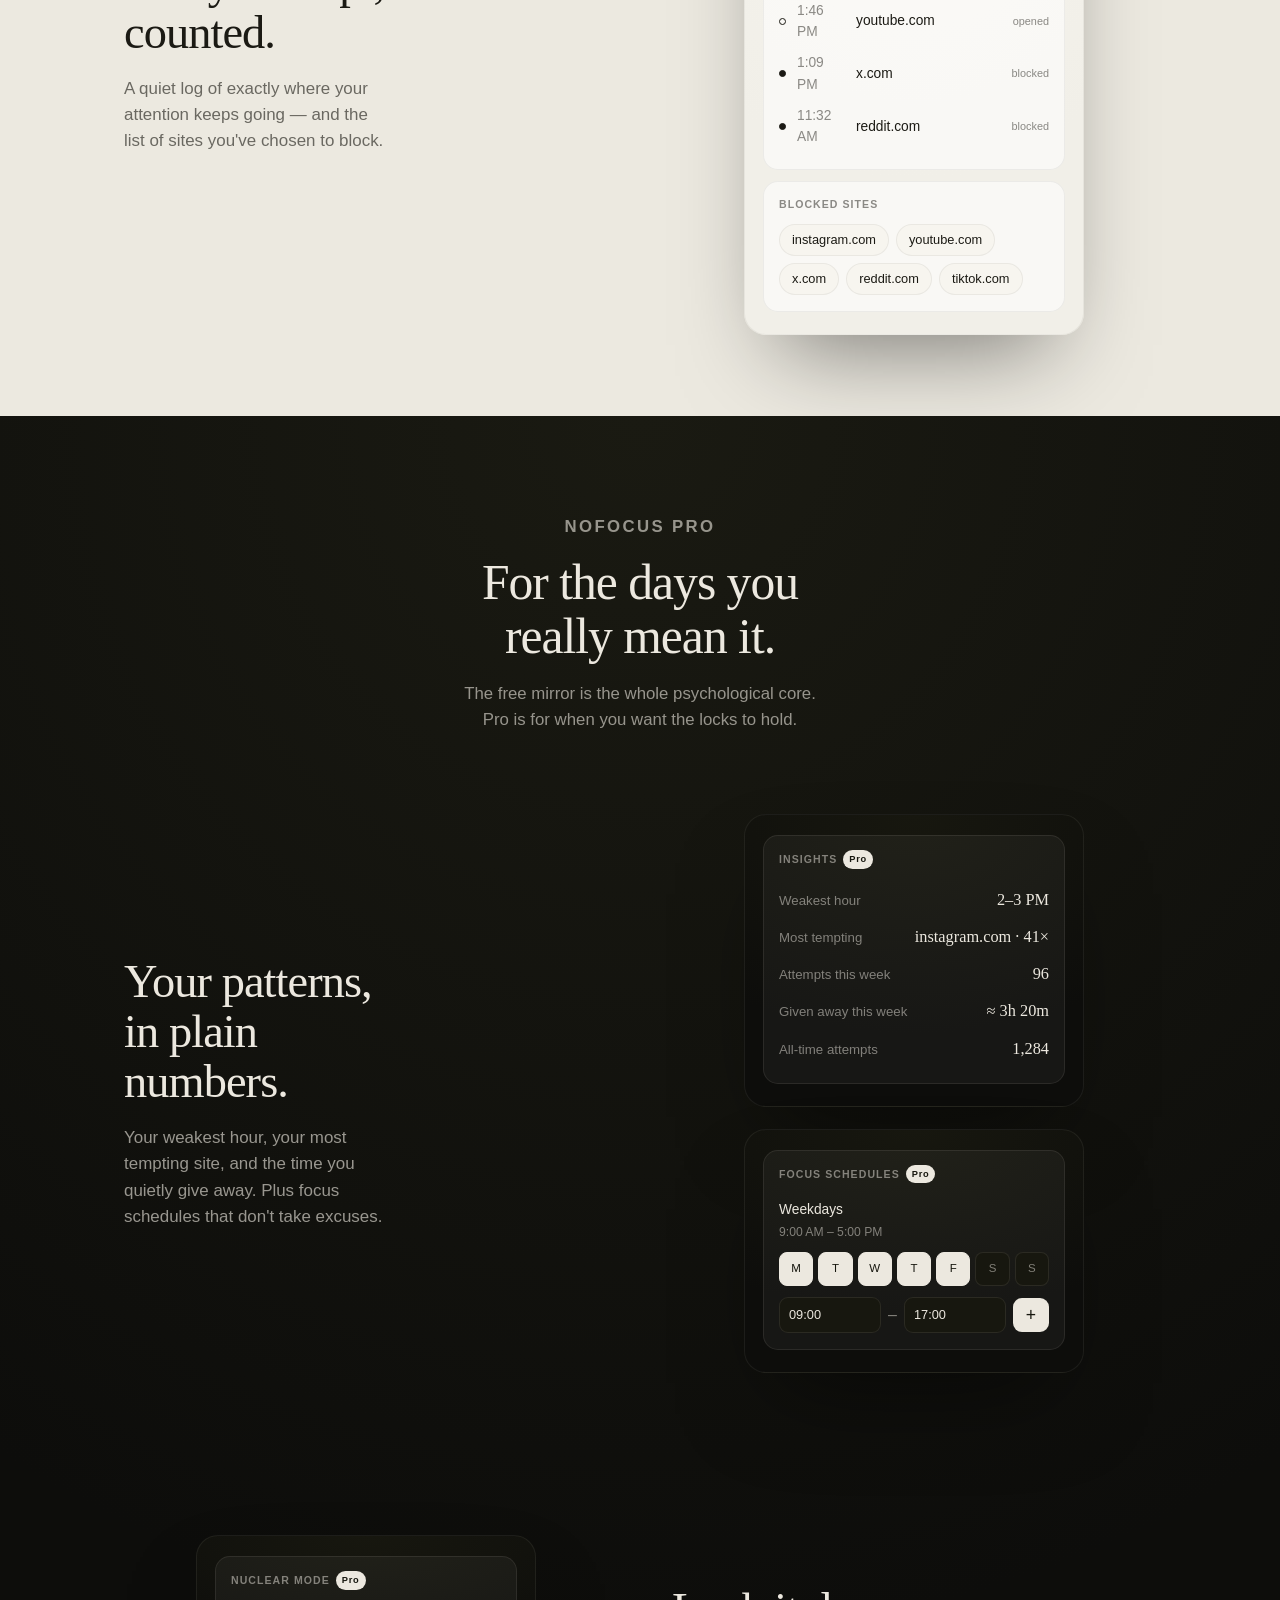
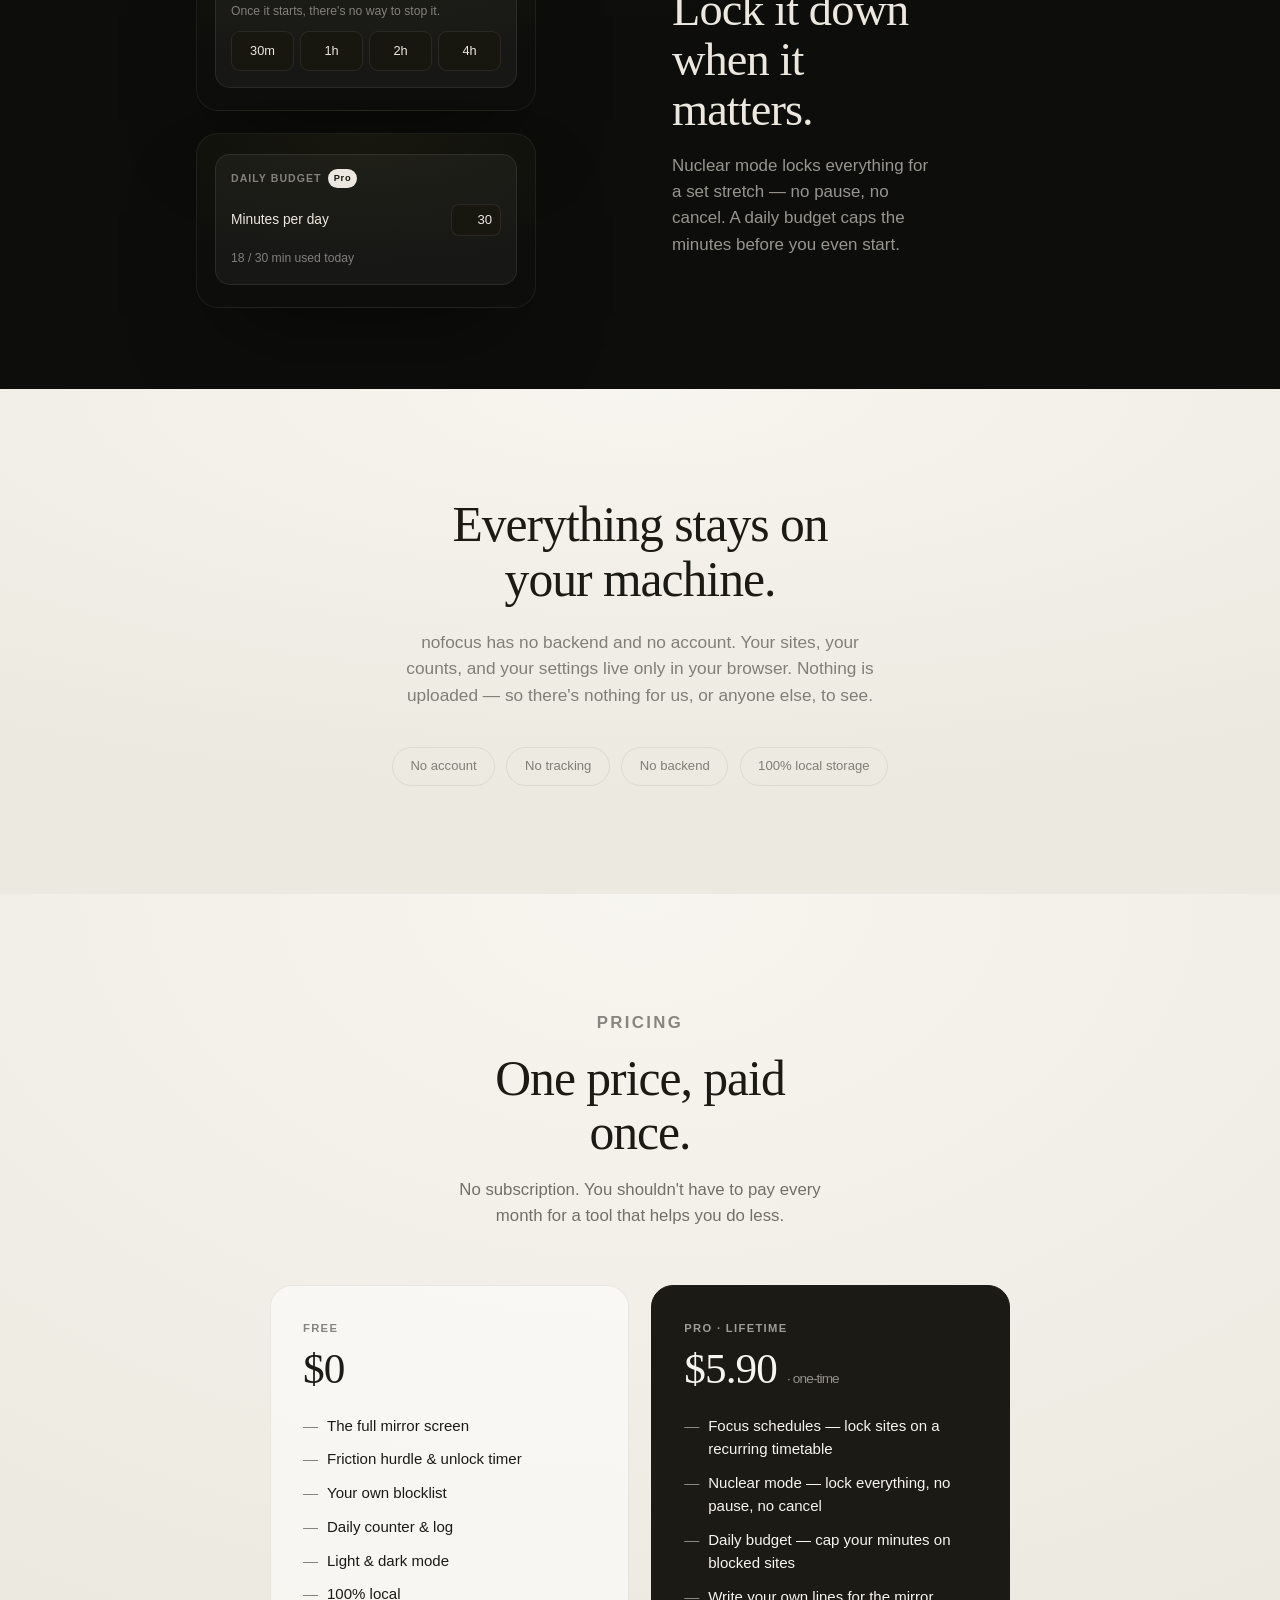
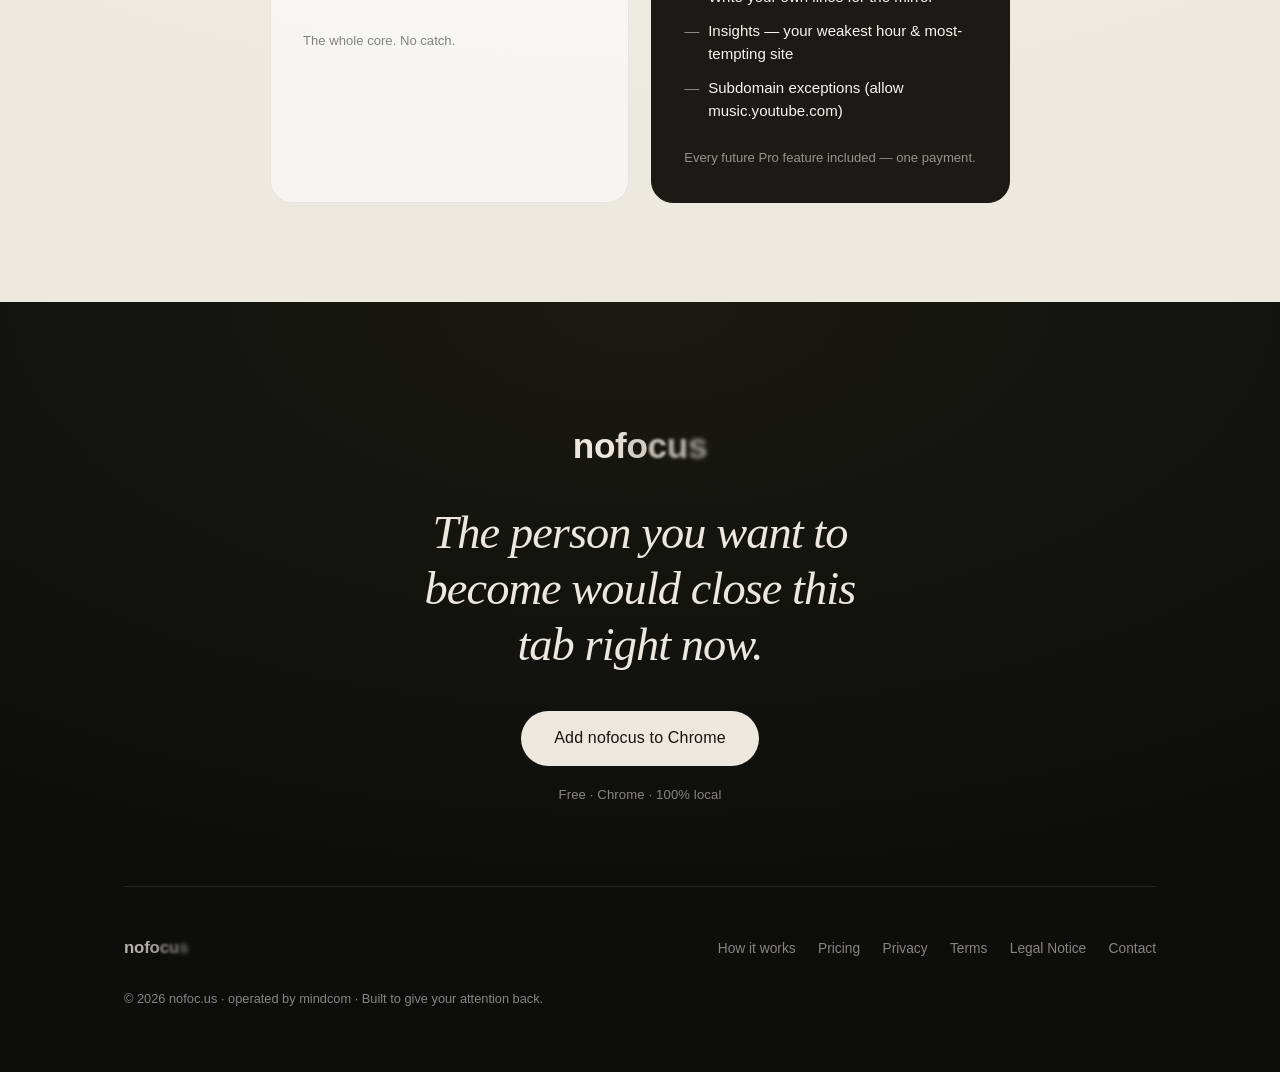
==== commit 2c94f4fa: "Redesign landing page with product mockups & showcase bands Embed live browser-window and popup dash" ====
--- a/docs/index.html
+++ b/docs/index.html
@@ -6,16 +6,15 @@
     <title>nofocus — a psychological mirror, not a blocker</title>
     <meta
       name="description"
-      content="nofocus doesn't just block distracting sites — it holds up a mirror. See your attempts honestly, then earn your way through a moment of friction. 100% local, no tracking."
+      content="nofocus doesn't just block distracting sites — it shows you how often you reach for them, then makes you stop before you scroll. 100% local, no tracking."
     />
-    <meta name="theme-color" content="#f1efe8" />
-
-    <!-- Open Graph / social -->
+    <meta name="theme-color" content="#0d0d0b" />
+
     <meta property="og:type" content="website" />
     <meta property="og:title" content="nofocus — a psychological mirror, not a blocker" />
     <meta
       property="og:description"
-      content="See your distractions honestly. A stoic mirror for the sites that pull you in. 100% local, no tracking."
+      content="A website blocker that shows your procrastination instead of hiding it. 100% local, no tracking."
     />
     <meta property="og:url" content="https://nofoc.us" />
     <meta property="og:image" content="https://nofoc.us/icon128.png" />
@@ -27,118 +26,82 @@
 
     <style>
       :root {
-        --bg: #f1efe8;
-        --bg-center: #f7f5ef;
-        --ink: #1b1a14;
-        --muted: rgba(27, 26, 20, 0.5);
-        --faint: rgba(27, 26, 20, 0.12);
-        --hair: rgba(27, 26, 20, 0.08);
-        --card: rgba(255, 255, 255, 0.55);
-        --card-line: rgba(27, 26, 20, 0.06);
-        --accent-bg: #1b1a14;
-        --accent-fg: #f7f5ef;
         --sans: -apple-system, "SF Pro Text", "Segoe UI", Roboto, Helvetica,
           Arial, sans-serif;
         --serif: "New York", "Iowan Old Style", "Palatino Linotype", Palatino,
           Georgia, ui-serif, serif;
-      }
-
-      @media (prefers-color-scheme: dark) {
-        :root {
-          --bg: #0d0d0b;
-          --bg-center: #17170f;
-          --ink: #ece8df;
-          --muted: rgba(236, 232, 223, 0.5);
-          --faint: rgba(236, 232, 223, 0.13);
-          --hair: rgba(236, 232, 223, 0.09);
-          --card: rgba(255, 255, 255, 0.045);
-          --card-line: rgba(236, 232, 223, 0.09);
-          --accent-bg: #26261d;
-          --accent-fg: #ece8df;
-        }
-      }
-
-      * {
-        box-sizing: border-box;
-        margin: 0;
-        padding: 0;
-      }
-
-      html {
-        scroll-behavior: smooth;
-      }
-
+
+        /* paper band */
+        --p-ink: #1b1a14;
+        --p-muted: rgba(27, 26, 20, 0.52);
+        --p-line: rgba(27, 26, 20, 0.08);
+        --p-card: rgba(255, 255, 255, 0.55);
+        --p-bgc: #f7f5ef;
+
+        /* dark band */
+        --d-fg: #ece8df;
+        --d-muted: rgba(236, 232, 223, 0.55);
+        --d-line: rgba(236, 232, 223, 0.1);
+        --d-card: rgba(255, 255, 255, 0.05);
+        --d-bgc: #17170f;
+      }
+
+      * { box-sizing: border-box; margin: 0; padding: 0; }
+      html { scroll-behavior: smooth; }
       body {
-        background: radial-gradient(
-          120% 90% at 50% 0%,
-          var(--bg-center) 0%,
-          var(--bg) 60%
-        );
-        background-attachment: fixed;
-        color: var(--ink);
+        background: #0d0d0b;
         font-family: var(--sans);
         -webkit-font-smoothing: antialiased;
         text-rendering: optimizeLegibility;
         line-height: 1.55;
-      }
-
-      .wrap {
-        max-width: 940px;
-        margin: 0 auto;
-        padding: 0 24px;
-      }
-
-      /* ---- Logo wordmark (no = sharp, focus = progressively blurred) ---- */
-
+        overflow-x: hidden;
+      }
+
+      .inner { max-width: 1080px; margin: 0 auto; padding: 0 24px; width: 100%; }
+
+      /* ---------- Bands ---------- */
+      .band { position: relative; }
+      .band.dark {
+        background: radial-gradient(120% 100% at 50% 0%, #1a1a12 0%, #0d0d0b 78%);
+        color: var(--d-fg);
+      }
+      .band.paper {
+        background: radial-gradient(120% 100% at 50% 0%, #f7f5ef 0%, #ece9e0 80%);
+        color: var(--p-ink);
+      }
+
+      /* ---------- Logo wordmark ---------- */
       .logo {
         font-family: var(--sans);
         font-weight: 600;
         letter-spacing: -0.01em;
-        color: var(--ink);
         user-select: none;
+        text-decoration: none;
+        color: inherit;
         display: inline-block;
       }
-      .logo .fade span {
-        display: inline-block;
-      }
+      .logo .fade span { display: inline-block; }
       .logo .fade span:nth-child(1) { filter: blur(0.3px); opacity: 0.95; }
       .logo .fade span:nth-child(2) { filter: blur(0.6px); opacity: 0.88; }
       .logo .fade span:nth-child(3) { filter: blur(1px);   opacity: 0.8;  }
       .logo .fade span:nth-child(4) { filter: blur(1.5px); opacity: 0.72; }
       .logo .fade span:nth-child(5) { filter: blur(2px);   opacity: 0.64; }
 
-      /* ---- Top nav ---- */
-
+      /* ---------- Nav ---------- */
       .nav {
         display: flex;
         align-items: center;
         justify-content: space-between;
-        padding: 26px 0 0;
-      }
-      .nav .logo {
-        font-size: 1.2rem;
-        opacity: 0.85;
-      }
-      .nav-links {
-        display: flex;
-        align-items: center;
-        gap: 26px;
-        font-size: 0.9rem;
-      }
-      .nav-links a {
-        color: var(--muted);
-        text-decoration: none;
-        transition: color 0.2s ease;
-      }
-      .nav-links a:hover {
-        color: var(--ink);
-      }
-      @media (max-width: 600px) {
-        .nav-links .nav-text { display: none; }
-      }
-
-      /* ---- Buttons ---- */
-
+        padding: 24px 0 0;
+      }
+      .nav .logo { font-size: 1.25rem; }
+      .nav-links { display: flex; align-items: center; gap: 26px; font-size: 0.92rem; }
+      .nav-links a { color: var(--d-muted); text-decoration: none; transition: color 0.2s ease; }
+      .nav-links a:hover { color: var(--d-fg); }
+      .nav-links a.nav-cta { color: var(--d-fg); font-weight: 500; }
+      @media (max-width: 600px) { .nav-links .nav-text { display: none; } }
+
+      /* ---------- Buttons ---------- */
       .btn {
         font-family: var(--sans);
         cursor: pointer;
@@ -147,593 +110,558 @@
         display: inline-flex;
         align-items: center;
         gap: 0.5rem;
-        transition: transform 0.18s ease, opacity 0.2s ease, background 0.2s ease,
-          color 0.2s ease;
-      }
-      .btn-primary {
-        background: var(--ink);
-        color: var(--bg-center);
+        transition: transform 0.18s ease, opacity 0.2s ease;
         font-size: 1rem;
         font-weight: 500;
         letter-spacing: 0.01em;
         padding: 0.95rem 2.1rem;
         border-radius: 999px;
       }
-      .btn-primary:hover { transform: translateY(-1px); }
-      .btn-primary:active { transform: translateY(0); opacity: 0.9; }
+      .btn:hover { transform: translateY(-1px); }
+      .btn:active { transform: translateY(0); opacity: 0.9; }
+      .btn-light { background: #ece8df; color: #141410; }
+      .btn-dark { background: #1b1a14; color: #f7f5ef; }
       .btn-ghost {
         background: none;
-        color: var(--muted);
+        padding: 0.5rem 0.4rem;
         font-size: 0.95rem;
-        padding: 0.4rem 0.2rem;
-      }
-      .btn-ghost:hover { color: var(--ink); }
-
-      /* ---- Hero ---- */
-
-      .hero {
-        text-align: center;
-        padding: 11vh 0 7vh;
-      }
+      }
+      .ghost-on-dark { color: var(--d-muted); }
+      .ghost-on-dark:hover { color: var(--d-fg); }
+      .ghost-on-paper { color: var(--p-muted); }
+      .ghost-on-paper:hover { color: var(--p-ink); }
+
+      /* ---------- Hero ---------- */
+      .hero { text-align: center; padding: 5vh 0 0; }
       .eyebrow {
-        font-size: 0.8rem;
+        font-size: 0.78rem;
         font-weight: 600;
         text-transform: uppercase;
-        letter-spacing: 0.16em;
-        color: var(--muted);
-        margin-bottom: 1.6rem;
+        letter-spacing: 0.18em;
+        color: var(--d-muted);
+        margin: 8vh 0 1.6rem;
       }
       .hero h1 {
         font-family: var(--serif);
         font-weight: 500;
-        font-size: clamp(2.6rem, 7.5vw, 5rem);
-        line-height: 1.02;
+        font-size: clamp(2.5rem, 7vw, 4.7rem);
+        line-height: 1.04;
         letter-spacing: -0.03em;
-        max-width: 16ch;
+        max-width: 17ch;
         margin: 0 auto;
       }
       .hero .lede {
-        margin: 1.8rem auto 0;
-        max-width: 46ch;
-        font-size: clamp(1.05rem, 2.4vw, 1.2rem);
-        color: var(--muted);
+        margin: 1.7rem auto 0;
+        max-width: 48ch;
+        font-size: clamp(1.05rem, 2.3vw, 1.2rem);
+        color: var(--d-muted);
       }
       .cta-row {
-        margin-top: 2.8rem;
+        margin-top: 2.6rem;
         display: flex;
         align-items: center;
         justify-content: center;
-        gap: 1.6rem;
+        gap: 1.4rem;
         flex-wrap: wrap;
       }
-      .cta-note {
-        margin-top: 1.3rem;
-        font-size: 0.82rem;
-        color: var(--muted);
-        letter-spacing: 0.01em;
-      }
-
-      /* ---- Mirror preview (the product's signature screen) ---- */
-
-      .mirror {
-        margin: 2vh auto 0;
-        max-width: 560px;
-        background: radial-gradient(
-          120% 120% at 50% 28%,
-          var(--bg-center) 0%,
-          var(--bg) 72%
-        );
-        border: 1px solid var(--card-line);
-        border-radius: 26px;
-        padding: 4.5rem 2rem 3.5rem;
-        text-align: center;
-        box-shadow: 0 30px 80px -40px rgba(27, 26, 20, 0.45);
-      }
-      .mirror .count {
+      .cta-note { margin-top: 1.2rem; font-size: 0.82rem; color: var(--d-muted); letter-spacing: 0.01em; }
+      .hero-mock { margin-top: 6vh; padding-bottom: 1px; display: flex; justify-content: center; }
+
+      /* ---------- Browser window mock ---------- */
+      .win {
+        width: min(100%, 560px);
+        border-radius: 16px;
+        overflow: hidden;
+        box-shadow: 0 50px 100px -35px rgba(0, 0, 0, 0.55);
+      }
+      .win-bar {
+        height: 38px;
+        display: flex;
+        align-items: center;
+        gap: 7px;
+        padding: 0 15px;
+        background: rgba(127, 127, 127, 0.16);
+        backdrop-filter: blur(4px);
+      }
+      .win-bar i { width: 10px; height: 10px; border-radius: 50%; background: rgba(127, 127, 127, 0.4); }
+      .win-url { margin-left: 12px; font-size: 11px; opacity: 0.45; font-variant: small-caps; letter-spacing: 0.04em; }
+
+      .screen { padding: clamp(2rem, 5vw, 3.4rem) clamp(1.2rem, 4vw, 2.5rem) clamp(1.8rem, 4vw, 3rem); text-align: center; }
+      .screen.light { background: #f4f2ea; color: #1b1a14; }
+      .screen.dark { background: #141410; color: #ece8df; }
+
+      .m-logo { font-size: 0.9rem; opacity: 0.5; margin-bottom: 1.5rem; }
+      .m-count {
         font-family: var(--serif);
-        font-size: clamp(4.5rem, 16vw, 7rem);
+        font-size: clamp(4rem, 13vw, 6.8rem);
         font-weight: 500;
-        line-height: 0.95;
+        line-height: 0.9;
         letter-spacing: -0.03em;
       }
-      .mirror .count-sub {
-        margin-top: 1rem;
-        font-size: 1rem;
-        font-weight: 500;
-      }
-      .mirror .domain {
-        margin-top: 0.3rem;
-        font-size: 0.92rem;
-        color: var(--muted);
-      }
-      .mirror .spitze {
-        margin-top: 2.6rem;
+      .m-sub { margin-top: 1rem; font-size: 1.05rem; font-weight: 500; }
+      .m-domain { margin-top: 0.35rem; font-size: 0.9rem; opacity: 0.5; }
+      .m-meta { margin-top: 1.7rem; font-size: 0.82rem; opacity: 0.5; }
+      .m-line {
+        margin-top: 2.3rem;
         font-family: var(--serif);
         font-style: italic;
-        font-size: clamp(1.25rem, 3.2vw, 1.6rem);
+        font-size: clamp(1.25rem, 3vw, 1.65rem);
         font-weight: 500;
         letter-spacing: -0.01em;
-        line-height: 1.4;
-        min-height: 2.4em;
+        line-height: 1.35;
+        min-height: 2.2em;
         transition: opacity 0.6s ease;
       }
-      .mirror .mirror-actions {
-        margin-top: 2.8rem;
-        display: flex;
-        flex-direction: column;
-        align-items: center;
-        gap: 1rem;
-      }
-      .mirror .mock-primary {
-        background: var(--ink);
-        color: var(--bg-center);
-        font-size: 0.95rem;
-        font-weight: 500;
-        padding: 0.85rem 2.5rem;
-        border-radius: 999px;
-      }
-      .mirror .mock-ghost {
-        color: var(--muted);
-        font-size: 0.88rem;
-      }
-
-      /* ---- Section scaffolding ---- */
-
-      section.block {
-        padding: 8vh 0;
-      }
-      .section-head {
-        text-align: center;
-        max-width: 40ch;
-        margin: 0 auto 4rem;
-      }
-      .section-head h2 {
-        font-family: var(--serif);
-        font-weight: 500;
-        font-size: clamp(2rem, 5vw, 3rem);
-        letter-spacing: -0.02em;
-        line-height: 1.1;
-      }
-      .section-head p {
-        margin-top: 1.1rem;
-        color: var(--muted);
-        font-size: 1.05rem;
-      }
-
-      /* ---- How it works ---- */
-
-      .steps {
-        display: grid;
-        grid-template-columns: repeat(3, 1fr);
-        gap: 1.4rem;
-      }
-      @media (max-width: 720px) {
-        .steps { grid-template-columns: 1fr; }
-      }
-      .step {
-        background: var(--card);
-        border: 1px solid var(--card-line);
-        border-radius: 20px;
-        padding: 2rem 1.8rem 2.2rem;
-      }
-      .step .num {
-        font-family: var(--serif);
-        font-size: 1.4rem;
-        font-weight: 500;
-        color: var(--muted);
-        font-variant-numeric: tabular-nums;
-      }
-      .step h3 {
-        margin-top: 1rem;
-        font-size: 1.2rem;
-        font-weight: 600;
-        letter-spacing: -0.01em;
-      }
-      .step p {
-        margin-top: 0.6rem;
-        color: var(--muted);
-        font-size: 0.98rem;
-      }
-
-      /* ---- Feature rows ---- */
-
-      .features {
+      .m-actions { margin-top: 2.5rem; display: flex; flex-direction: column; align-items: center; gap: 1rem; }
+      .m-primary { font-size: 0.95rem; font-weight: 500; padding: 0.85rem 2.8rem; border-radius: 999px; }
+      .light .m-primary { background: #1b1a14; color: #f7f5ef; }
+      .dark .m-primary { background: #ece8df; color: #141410; }
+      .m-ghost { font-size: 0.88rem; opacity: 0.5; }
+
+      /* friction */
+      .f-prompt { font-size: 0.9rem; opacity: 0.5; margin-bottom: 1.6rem; }
+      .f-sentence { font-family: var(--serif); font-size: clamp(1.2rem, 3vw, 1.6rem); font-weight: 500; line-height: 1.45; max-width: 30ch; margin: 0 auto; }
+      .f-input { margin: 2.3rem auto 0; width: 82%; border-bottom: 1.5px solid rgba(127, 127, 127, 0.3); padding-bottom: 0.7rem; font-size: 1.05rem; opacity: 0.85; }
+      .f-ring { margin: 2.5rem auto 0; width: 92px; height: 92px; position: relative; }
+      .f-ring svg { transform: rotate(-90deg); width: 92px; height: 92px; }
+      .f-ring .num { position: absolute; inset: 0; display: flex; align-items: center; justify-content: center; font-family: var(--serif); font-size: 1.75rem; font-weight: 500; }
+      .f-btn { margin-top: 2.3rem; font-size: 0.95rem; font-weight: 500; padding: 0.85rem 2.5rem; border-radius: 999px; border: none; background: rgba(127, 127, 127, 0.18); opacity: 0.6; }
+
+      /* ---------- Popup mock ---------- */
+      .popup {
+        width: min(100%, 340px);
+        border-radius: 22px;
+        padding: 20px 18px 22px;
+        box-shadow: 0 45px 95px -35px rgba(0, 0, 0, 0.5);
+        flex-shrink: 0;
+      }
+      .popup.light {
+        background: radial-gradient(130% 100% at 50% 0%, #f7f5ef 0%, #f1efe8 75%);
+        color: #1b1a14;
+        --line: rgba(27, 26, 20, 0.06); --card: rgba(255, 255, 255, 0.55);
+        --muted: rgba(27, 26, 20, 0.5); --ink: #1b1a14; --bgc: #f7f5ef;
+        border: 1px solid rgba(27, 26, 20, 0.05);
+      }
+      .popup.dark {
+        background: radial-gradient(130% 100% at 50% 0%, #17170f 0%, #0d0d0b 75%);
+        color: #ece8df;
+        --line: rgba(236, 232, 223, 0.09); --card: rgba(255, 255, 255, 0.045);
+        --muted: rgba(236, 232, 223, 0.5); --ink: #ece8df; --bgc: #17170f;
+        border: 1px solid rgba(236, 232, 223, 0.07);
+      }
+      .p-head { text-align: center; font-size: 1.15rem; padding: 6px 0 12px; }
+      .p-hero { text-align: center; padding: 6px 0 18px; }
+      .p-hero .n { font-family: var(--serif); font-size: 4rem; font-weight: 500; line-height: 1; letter-spacing: -0.03em; }
+      .p-hero .l { margin-top: 6px; font-size: 0.8rem; color: var(--muted); }
+      .p-card { background: var(--card); border: 1px solid var(--line); border-radius: 15px; padding: 14px 15px 16px; margin-bottom: 11px; }
+      .p-card:last-child { margin-bottom: 0; }
+      .p-title { font-size: 0.66rem; font-weight: 600; text-transform: uppercase; letter-spacing: 0.1em; color: var(--muted); margin-bottom: 12px; display: flex; align-items: center; gap: 6px; }
+      .protag { font-size: 0.58rem; font-weight: 600; letter-spacing: 0.08em; padding: 2px 6px; border-radius: 999px; background: var(--ink); color: var(--bgc); text-transform: none; }
+      .log-row { display: flex; align-items: center; gap: 11px; padding: 5px 0; font-size: 0.86rem; }
+      .dot { width: 7px; height: 7px; border-radius: 50%; border: 1.5px solid var(--ink); flex-shrink: 0; }
+      .dot.fill { background: var(--ink); }
+      .log-row .t { color: var(--muted); width: 48px; font-variant-numeric: tabular-nums; }
+      .log-row .d { flex: 1; }
+      .log-row .tag { font-size: 0.68rem; color: var(--muted); }
+      .chips { display: flex; flex-wrap: wrap; gap: 7px; }
+      .chip { background: var(--bgc); border: 1px solid var(--line); border-radius: 999px; padding: 5px 12px; font-size: 0.8rem; font-weight: 500; }
+      .stat { display: flex; align-items: baseline; justify-content: space-between; padding: 6px 0; gap: 12px; }
+      .stat .k { font-size: 0.83rem; color: var(--muted); }
+      .stat .v { font-family: var(--serif); font-size: 1.02rem; font-weight: 500; font-variant-numeric: tabular-nums; text-align: right; }
+      .days { display: flex; gap: 5px; margin-bottom: 11px; }
+      .day { flex: 1; text-align: center; font-size: 0.72rem; font-weight: 500; padding: 7px 0; border-radius: 8px; border: 1px solid var(--line); background: var(--bgc); color: var(--muted); }
+      .day.on { background: var(--ink); color: var(--bgc); border-color: var(--ink); }
+      .sched-row { display: flex; flex-direction: column; gap: 2px; padding: 4px 0 11px; }
+      .sched-row .dd { font-size: 0.86rem; font-weight: 500; }
+      .sched-row .hh { font-size: 0.76rem; color: var(--muted); }
+      .times { display: flex; align-items: center; gap: 7px; }
+      .tinput { flex: 1; background: var(--bgc); border: 1px solid var(--line); border-radius: 9px; padding: 7px 9px; font-size: 0.8rem; }
+      .plus { width: 36px; height: 34px; border-radius: 9px; background: var(--ink); color: var(--bgc); display: flex; align-items: center; justify-content: center; font-size: 1.1rem; }
+      .nuke-warn { font-size: 0.76rem; color: var(--muted); margin-bottom: 11px; }
+      .nuke-opts { display: flex; gap: 6px; }
+      .nuke-b { flex: 1; text-align: center; padding: 9px 0; border-radius: 9px; border: 1px solid var(--line); background: var(--bgc); font-size: 0.8rem; font-weight: 500; }
+      .pset { display: flex; align-items: center; justify-content: space-between; font-size: 0.86rem; padding: 4px 0; }
+      .ninput { width: 50px; text-align: right; background: var(--bgc); border: 1px solid var(--line); border-radius: 8px; padding: 5px 8px; font-size: 0.82rem; display: inline-flex; justify-content: flex-end; }
+      .budget-used { margin-top: 9px; font-size: 0.76rem; color: var(--muted); }
+
+      /* ---------- Showcase rows ---------- */
+      .showcase {
         display: grid;
         grid-template-columns: 1fr 1fr;
-        gap: 1.4rem;
-      }
-      @media (max-width: 720px) {
-        .features { grid-template-columns: 1fr; }
-      }
-      .feature {
-        background: var(--card);
-        border: 1px solid var(--card-line);
-        border-radius: 20px;
-        padding: 2rem 1.9rem;
-      }
-      .feature h3 {
-        font-size: 1.15rem;
-        font-weight: 600;
-        letter-spacing: -0.01em;
-      }
-      .feature p {
-        margin-top: 0.6rem;
-        color: var(--muted);
-        font-size: 0.98rem;
-      }
-
-      /* ---- Privacy banner ---- */
-
-      .privacy {
-        background: var(--accent-bg);
-        color: var(--accent-fg);
-        border-radius: 26px;
-        padding: clamp(2.5rem, 6vw, 4rem);
-        text-align: center;
-      }
-      .privacy h2 {
-        font-family: var(--serif);
-        font-weight: 500;
-        font-size: clamp(1.9rem, 4.6vw, 2.8rem);
-        letter-spacing: -0.02em;
-        line-height: 1.12;
-      }
-      .privacy p {
-        margin: 1.2rem auto 0;
-        max-width: 48ch;
-        color: rgba(247, 245, 239, 0.62);
-        font-size: 1.05rem;
-      }
-      @media (prefers-color-scheme: dark) {
-        .privacy p { color: rgba(236, 232, 223, 0.6); }
-      }
-
-      /* ---- Pricing ---- */
-
-      .plans {
-        display: grid;
-        grid-template-columns: 1fr 1fr;
-        gap: 1.4rem;
-        max-width: 720px;
-        margin: 0 auto;
-      }
-      @media (max-width: 640px) {
-        .plans { grid-template-columns: 1fr; }
-      }
-      .plan {
-        border: 1px solid var(--card-line);
-        background: var(--card);
-        border-radius: 22px;
-        padding: 2.2rem 2rem;
-      }
-      .plan.pro {
-        background: var(--accent-bg);
-        color: var(--accent-fg);
-        border-color: var(--accent-bg);
-      }
-      .plan .plan-name {
-        font-size: 0.72rem;
-        font-weight: 600;
-        text-transform: uppercase;
-        letter-spacing: 0.12em;
-        color: var(--muted);
-      }
+        gap: clamp(2rem, 5vw, 4.5rem);
+        align-items: center;
+        padding: 9vh 0;
+      }
+      .showcase .copy { max-width: 30ch; }
+      .showcase.reverse .copy { order: 2; }
+      .showcase .visual { display: flex; justify-content: center; gap: 22px; flex-wrap: wrap; }
+      .sc-eyebrow { font-size: 0.74rem; font-weight: 600; text-transform: uppercase; letter-spacing: 0.14em; opacity: 0.5; margin-bottom: 1rem; }
+      .showcase h2 { font-family: var(--serif); font-weight: 500; font-size: clamp(1.9rem, 4.4vw, 2.9rem); line-height: 1.08; letter-spacing: -0.02em; }
+      .showcase p { margin-top: 1.1rem; font-size: 1.06rem; opacity: 0.62; }
+      @media (max-width: 800px) {
+        .showcase { grid-template-columns: 1fr; gap: 3rem; padding: 7vh 0; text-align: center; }
+        .showcase .copy { max-width: 100%; margin: 0 auto; }
+        .showcase.reverse .copy { order: 0; }
+      }
+
+      /* ---------- Section heads ---------- */
+      .section-head { text-align: center; max-width: 42ch; margin: 0 auto; padding-top: 9vh; }
+      .section-head .sc-eyebrow { margin-bottom: 1rem; }
+      .section-head h2 { font-family: var(--serif); font-weight: 500; font-size: clamp(2rem, 5vw, 3.1rem); letter-spacing: -0.02em; line-height: 1.08; }
+      .section-head p { margin-top: 1.1rem; opacity: 0.6; font-size: 1.05rem; }
+
+      /* ---------- Steps ---------- */
+      .steps { display: grid; grid-template-columns: repeat(3, 1fr); gap: 1.3rem; padding: 4rem 0 2vh; }
+      @media (max-width: 760px) { .steps { grid-template-columns: 1fr; } }
+      .step { background: var(--p-card); border: 1px solid var(--p-line); border-radius: 20px; padding: 1.9rem 1.7rem 2.1rem; }
+      .step .num { font-family: var(--serif); font-size: 1.3rem; font-weight: 500; color: var(--p-muted); font-variant-numeric: tabular-nums; }
+      .step h3 { margin-top: 0.9rem; font-size: 1.18rem; font-weight: 600; letter-spacing: -0.01em; }
+      .step p { margin-top: 0.55rem; color: var(--p-muted); font-size: 0.97rem; }
+
+      /* ---------- Privacy ---------- */
+      .privacy { text-align: center; padding: 12vh 0; }
+      .privacy h2 { font-family: var(--serif); font-weight: 500; font-size: clamp(2rem, 5vw, 3.1rem); letter-spacing: -0.02em; line-height: 1.12; max-width: 18ch; margin: 0 auto; }
+      .privacy p { margin: 1.3rem auto 0; max-width: 50ch; color: var(--d-muted); font-size: 1.08rem; }
+      .privacy .pill-row { margin-top: 2.4rem; display: flex; gap: 0.7rem; justify-content: center; flex-wrap: wrap; }
+      .pill { border: 1px solid var(--d-line); border-radius: 999px; padding: 0.5rem 1.1rem; font-size: 0.82rem; color: var(--d-muted); }
+
+      /* ---------- Pricing ---------- */
+      .pricing { padding: 11vh 0; }
+      .plans { display: grid; grid-template-columns: 1fr 1fr; gap: 1.4rem; max-width: 740px; margin: 3.5rem auto 0; }
+      @media (max-width: 640px) { .plans { grid-template-columns: 1fr; } }
+      .plan { border: 1px solid var(--p-line); background: var(--p-card); border-radius: 22px; padding: 2.1rem 2rem; }
+      .plan.pro { background: #1b1a14; color: #f7f5ef; border-color: #1b1a14; }
+      .plan .plan-name { font-size: 0.7rem; font-weight: 600; text-transform: uppercase; letter-spacing: 0.12em; color: var(--p-muted); }
       .plan.pro .plan-name { color: rgba(247, 245, 239, 0.6); }
-      .plan .price {
-        font-family: var(--serif);
-        font-weight: 500;
-        font-size: 2.6rem;
-        letter-spacing: -0.02em;
-        margin-top: 0.7rem;
-        line-height: 1;
-      }
-      .plan .price small {
-        font-family: var(--sans);
-        font-size: 0.85rem;
-        font-weight: 400;
-        color: var(--muted);
-      }
+      .plan .price { font-family: var(--serif); font-weight: 500; font-size: 2.7rem; letter-spacing: -0.02em; margin-top: 0.6rem; line-height: 1; }
+      .plan .price small { font-family: var(--sans); font-size: 0.85rem; font-weight: 400; color: var(--p-muted); }
       .plan.pro .price small { color: rgba(247, 245, 239, 0.55); }
-      .plan ul {
-        list-style: none;
-        margin-top: 1.6rem;
-        display: flex;
-        flex-direction: column;
-        gap: 0.7rem;
-      }
-      .plan li {
-        font-size: 0.96rem;
-        padding-left: 1.5rem;
-        position: relative;
-        color: var(--ink);
-      }
-      .plan.pro li { color: var(--accent-fg); }
-      .plan li::before {
-        content: "—";
-        position: absolute;
-        left: 0;
-        color: var(--muted);
-      }
+      .plan ul { list-style: none; margin-top: 1.5rem; display: flex; flex-direction: column; gap: 0.65rem; }
+      .plan li { font-size: 0.94rem; padding-left: 1.5rem; position: relative; }
+      .plan li::before { content: "—"; position: absolute; left: 0; color: var(--p-muted); }
       .plan.pro li::before { color: rgba(247, 245, 239, 0.5); }
-      .plan .plan-foot {
-        margin-top: 1.7rem;
-        font-size: 0.82rem;
-        color: var(--muted);
-      }
+      .plan .plan-foot { margin-top: 1.6rem; font-size: 0.82rem; color: var(--p-muted); }
       .plan.pro .plan-foot { color: rgba(247, 245, 239, 0.55); }
 
-      /* ---- Closing CTA ---- */
-
-      .closing {
-        text-align: center;
-        padding: 10vh 0 6vh;
-      }
-      .closing h2 {
-        font-family: var(--serif);
-        font-style: italic;
-        font-weight: 500;
-        font-size: clamp(1.8rem, 5vw, 2.8rem);
-        letter-spacing: -0.02em;
-        line-height: 1.2;
-        max-width: 20ch;
-        margin: 0 auto 2.4rem;
-      }
-
-      /* ---- Footer ---- */
-
-      footer {
-        border-top: 1px solid var(--hair);
-        padding: 3rem 0 4rem;
-      }
-      .foot-row {
-        display: flex;
-        align-items: center;
-        justify-content: space-between;
-        flex-wrap: wrap;
-        gap: 1rem;
-      }
-      .foot-row .logo { font-size: 1.05rem; opacity: 0.7; }
-      .foot-links {
-        display: flex;
-        gap: 1.6rem;
-        font-size: 0.88rem;
-      }
-      .foot-links a {
-        color: var(--muted);
-        text-decoration: none;
-        transition: color 0.2s ease;
-      }
-      .foot-links a:hover { color: var(--ink); }
-      .copyright {
-        margin-top: 1.8rem;
-        font-size: 0.8rem;
-        color: var(--muted);
-      }
+      /* ---------- Closing ---------- */
+      .closing { text-align: center; padding: 13vh 0 9vh; }
+      .closing .mark { font-size: 2.2rem; margin-bottom: 2rem; }
+      .closing h2 { font-family: var(--serif); font-style: italic; font-weight: 500; font-size: clamp(1.8rem, 5vw, 2.9rem); letter-spacing: -0.02em; line-height: 1.2; max-width: 20ch; margin: 0 auto 2.4rem; }
+
+      /* ---------- Footer ---------- */
+      footer { border-top: 1px solid var(--d-line); padding: 3rem 0 4rem; }
+      .foot-row { display: flex; align-items: center; justify-content: space-between; flex-wrap: wrap; gap: 1rem; }
+      .foot-row .logo { font-size: 1.05rem; opacity: 0.75; }
+      .foot-links { display: flex; gap: 1.4rem; flex-wrap: wrap; font-size: 0.86rem; }
+      .foot-links a { color: var(--d-muted); text-decoration: none; transition: color 0.2s ease; }
+      .foot-links a:hover { color: var(--d-fg); }
+      .copyright { margin-top: 1.7rem; font-size: 0.8rem; color: var(--d-muted); }
     </style>
   </head>
   <body>
-    <div class="wrap">
-      <!-- Nav -->
-      <nav class="nav">
-        <span class="logo" aria-label="nofocus"
-          >no<span class="fade"
-            ><span>f</span><span>o</span><span>c</span><span>u</span><span>s</span></span
-          ></span
-        >
-        <div class="nav-links">
-          <a class="nav-text" href="#how">How it works</a>
-          <a class="nav-text" href="#pricing">Pricing</a>
-          <a class="btn-ghost" href="#get" style="color: var(--ink); font-weight: 500;"
-            >Get nofocus</a
+    <!-- ===================== HERO (dark) ===================== -->
+    <div class="band dark">
+      <div class="inner">
+        <nav class="nav">
+          <a class="logo" href="/" aria-label="nofocus"
+            >no<span class="fade"><span>f</span><span>o</span><span>c</span><span>u</span><span>s</span></span></a
           >
-        </div>
-      </nav>
-
-      <!-- Hero -->
-      <header class="hero">
-        <p class="eyebrow">A psychological mirror, not a blocker</p>
-        <h1>See how many times a day you reach for the feed.</h1>
-        <p class="lede">
-          Open a site you've blocked and nofocus doesn't just stop you. It shows
-          you how many times you've tried today, puts one honest line in front
-          of you, and makes you wait a few seconds before you can go in.
-        </p>
-        <div class="cta-row">
-          <!-- TODO: replace href with the Chrome Web Store listing once published -->
-          <a id="get" class="btn btn-primary store-link" href="https://chromewebstore.google.com/">Add to Chrome</a>
-          <a class="btn btn-ghost" href="#how">See how it works →</a>
-        </div>
-        <p class="cta-note">Free · 100% local · No account, no tracking</p>
-      </header>
-
-      <!-- Mirror preview -->
-      <div class="mirror" aria-hidden="true">
-        <div class="count">7</div>
-        <p class="count-sub">your 7th attempt today</p>
-        <p class="domain">instagram.com</p>
-        <p class="spitze" id="rotating-line">
-          In ten years you won't remember a single one of these feeds.
-        </p>
-        <div class="mirror-actions">
-          <span class="btn mock-primary">close</span>
-          <span class="mock-ghost">open anyway</span>
-        </div>
+          <div class="nav-links">
+            <a class="nav-text" href="#how">How it works</a>
+            <a class="nav-text" href="#pricing">Pricing</a>
+            <a class="nav-cta" href="#get">Get nofocus</a>
+          </div>
+        </nav>
+
+        <header class="hero">
+          <p class="eyebrow">A psychological mirror, not a blocker</p>
+          <h1>See how many times a day you reach for the feed.</h1>
+          <p class="lede">
+            Open a site you've blocked and nofocus doesn't just stop you. It
+            shows you how many times you've tried today, puts one honest line in
+            front of you, and makes you wait before you can go in.
+          </p>
+          <div class="cta-row">
+            <!-- TODO: replace href with the Chrome Web Store listing once published -->
+            <a id="get" class="btn btn-light store-link" href="https://chromewebstore.google.com/">Add to Chrome</a>
+            <a class="btn btn-ghost ghost-on-dark" href="#how">See how it works →</a>
+          </div>
+          <p class="cta-note">Free · 100% local · No account, no tracking</p>
+
+          <div class="hero-mock">
+            <div class="win">
+              <div class="win-bar"><i></i><i></i><i></i><span class="win-url">nofocus</span></div>
+              <div class="screen dark">
+                <div class="m-logo logo">no<span class="fade"><span>f</span><span>o</span><span>c</span><span>u</span><span>s</span></span></div>
+                <div class="m-count">12</div>
+                <div class="m-sub">your 12th attempt today</div>
+                <div class="m-domain">instagram.com</div>
+                <div class="m-meta">4 minutes since your last try · 2:14 PM</div>
+                <div class="m-line" id="rotating-line">The time you lose here, you never get back.</div>
+                <div class="m-actions">
+                  <span class="m-primary">close</span>
+                  <span class="m-ghost">open anyway</span>
+                </div>
+              </div>
+            </div>
+          </div>
+        </header>
       </div>
     </div>
 
-    <!-- How it works -->
-    <section class="block" id="how">
-      <div class="wrap">
+    <!-- ===================== HOW IT WORKS (paper) ===================== -->
+    <div class="band paper" id="how">
+      <div class="inner">
         <div class="section-head">
-          <h2>How it works</h2>
-          <p>
-            nofocus doesn't lock sites away. It adds a short, deliberate pause —
-            long enough to break the autopilot.
-          </p>
+          <p class="sc-eyebrow">How it works</p>
+          <h2>Friction you can feel, in three seconds.</h2>
+          <p>nofocus doesn't lock sites away. It adds a short, deliberate pause — long enough to break the autopilot.</p>
         </div>
         <div class="steps">
           <div class="step">
             <div class="num">01</div>
             <h3>You open a blocked site</h3>
-            <p>
-              Instead of the page, nofocus shows you a plain mirror screen. No
-              shame, no pop-up nagging.
-            </p>
+            <p>Instead of the page, nofocus shows you a plain mirror screen. No shame, no pop-up nagging.</p>
           </div>
           <div class="step">
             <div class="num">02</div>
             <h3>You see the count</h3>
-            <p>
-              How many times you've tried today, how long since the last time,
-              and one short line. Then: close, or open anyway.
-            </p>
+            <p>How many times you've tried today, how long since the last time, and one short line. Then: close, or open anyway.</p>
           </div>
           <div class="step">
             <div class="num">03</div>
             <h3>You earn your way in</h3>
-            <p>
-              Still want in? Type one sentence and wait out a short countdown.
-              The site unlocks for a set time, then locks again.
-            </p>
+            <p>Still want in? Type one sentence and wait out a short countdown. The site unlocks for a set time, then locks again.</p>
+          </div>
+        </div>
+
+        <!-- Friction showcase -->
+        <div class="showcase reverse">
+          <div class="copy">
+            <p class="sc-eyebrow">The hurdle</p>
+            <h2>One sentence stands in the way.</h2>
+            <p>Type it out, wait out the timer. Most of the time, you'll just close the tab.</p>
+          </div>
+          <div class="visual">
+            <div class="win">
+              <div class="win-bar"><i></i><i></i><i></i><span class="win-url">nofocus</span></div>
+              <div class="screen light">
+                <div class="f-prompt">Type the sentence to continue.</div>
+                <div class="f-sentence">I have no focus right now and I am wasting my time on purpose.</div>
+                <div class="f-input">I have no focus right now and I am&nbsp;</div>
+                <div class="f-ring">
+                  <svg viewBox="0 0 120 120">
+                    <circle cx="60" cy="60" r="54" fill="none" stroke="rgba(27,26,20,0.12)" stroke-width="4" />
+                    <circle cx="60" cy="60" r="54" fill="none" stroke="#1b1a14" stroke-width="4" stroke-linecap="round" stroke-dasharray="339" stroke-dashoffset="135" />
+                  </svg>
+                  <span class="num">18</span>
+                </div>
+                <div class="f-btn">open for 10 minutes</div>
+              </div>
+            </div>
+          </div>
+        </div>
+
+        <!-- Dashboard showcase -->
+        <div class="showcase">
+          <div class="copy">
+            <p class="sc-eyebrow">The dashboard</p>
+            <h2>Every attempt, counted.</h2>
+            <p>A quiet log of exactly where your attention keeps going — and the list of sites you've chosen to block.</p>
+          </div>
+          <div class="visual">
+            <div class="popup light">
+              <div class="p-head logo">no<span class="fade"><span>f</span><span>o</span><span>c</span><span>u</span><span>s</span></span></div>
+              <div class="p-hero"><div class="n">12</div><div class="l">distraction attempts today</div></div>
+              <div class="p-card">
+                <div class="p-title">Today</div>
+                <div class="log-row"><span class="dot fill"></span><span class="t">2:14 PM</span><span class="d">instagram.com</span><span class="tag">blocked</span></div>
+                <div class="log-row"><span class="dot"></span><span class="t">1:46 PM</span><span class="d">youtube.com</span><span class="tag">opened</span></div>
+                <div class="log-row"><span class="dot fill"></span><span class="t">1:09 PM</span><span class="d">x.com</span><span class="tag">blocked</span></div>
+                <div class="log-row"><span class="dot fill"></span><span class="t">11:32 AM</span><span class="d">reddit.com</span><span class="tag">blocked</span></div>
+              </div>
+              <div class="p-card">
+                <div class="p-title">Blocked sites</div>
+                <div class="chips">
+                  <span class="chip">instagram.com</span>
+                  <span class="chip">youtube.com</span>
+                  <span class="chip">x.com</span>
+                  <span class="chip">reddit.com</span>
+                  <span class="chip">tiktok.com</span>
+                </div>
+              </div>
+            </div>
           </div>
         </div>
       </div>
-    </section>
-
-    <!-- Features -->
-    <section class="block">
-      <div class="wrap">
-        <div class="features">
-          <div class="feature">
-            <h3>Honest, not preachy</h3>
-            <p>
-              Short, plain lines — direct but never mean. “Attention is the only
-              thing that's truly yours. Are you giving it away?”
-            </p>
-          </div>
-          <div class="feature">
-            <h3>A few seconds of friction</h3>
-            <p>
-              A countdown plus a sentence to type. Enough to interrupt the
-              reflex, not so much that you feel trapped.
-            </p>
-          </div>
-          <div class="feature">
-            <h3>You decide what's blocked</h3>
-            <p>
-              nofocus ships a default list, then gets out of the way. Add or
-              remove any site — it's your call.
-            </p>
-          </div>
-          <div class="feature">
-            <h3>It keeps an honest count</h3>
-            <p>
-              A simple daily counter and log show your real pattern — so the
-              screen always has something true to show you.
-            </p>
+    </div>
+
+    <!-- ===================== PRO (dark) ===================== -->
+    <div class="band dark" id="pro">
+      <div class="inner">
+        <div class="section-head">
+          <p class="sc-eyebrow">nofocus Pro</p>
+          <h2>For the days you really mean it.</h2>
+          <p>The free mirror is the whole psychological core. Pro is for when you want the locks to hold.</p>
+        </div>
+
+        <!-- Insights + Schedules -->
+        <div class="showcase">
+          <div class="copy">
+            <h2>Your patterns, in plain numbers.</h2>
+            <p>Your weakest hour, your most tempting site, and the time you quietly give away. Plus focus schedules that don't take excuses.</p>
+          </div>
+          <div class="visual">
+            <div class="popup dark">
+              <div class="p-card" style="margin: 0">
+                <div class="p-title">Insights <span class="protag">Pro</span></div>
+                <div class="stat"><span class="k">Weakest hour</span><span class="v">2–3 PM</span></div>
+                <div class="stat"><span class="k">Most tempting</span><span class="v">instagram.com · 41×</span></div>
+                <div class="stat"><span class="k">Attempts this week</span><span class="v">96</span></div>
+                <div class="stat"><span class="k">Given away this week</span><span class="v">≈ 3h 20m</span></div>
+                <div class="stat"><span class="k">All-time attempts</span><span class="v">1,284</span></div>
+              </div>
+            </div>
+            <div class="popup dark">
+              <div class="p-card" style="margin: 0">
+                <div class="p-title">Focus schedules <span class="protag">Pro</span></div>
+                <div class="sched-row"><span class="dd">Weekdays</span><span class="hh">9:00 AM – 5:00 PM</span></div>
+                <div class="days">
+                  <span class="day on">M</span><span class="day on">T</span><span class="day on">W</span><span class="day on">T</span><span class="day on">F</span><span class="day">S</span><span class="day">S</span>
+                </div>
+                <div class="times"><span class="tinput">09:00</span><span style="opacity:0.5">–</span><span class="tinput">17:00</span><span class="plus">+</span></div>
+              </div>
+            </div>
+          </div>
+        </div>
+
+        <!-- Nuclear + Budget -->
+        <div class="showcase reverse">
+          <div class="copy">
+            <h2>Lock it down when it matters.</h2>
+            <p>Nuclear mode locks everything for a set stretch — no pause, no cancel. A daily budget caps the minutes before you even start.</p>
+          </div>
+          <div class="visual">
+            <div class="popup dark">
+              <div class="p-card" style="margin: 0">
+                <div class="p-title">Nuclear mode <span class="protag">Pro</span></div>
+                <div class="nuke-warn">Once it starts, there's no way to stop it.</div>
+                <div class="nuke-opts"><span class="nuke-b">30m</span><span class="nuke-b">1h</span><span class="nuke-b">2h</span><span class="nuke-b">4h</span></div>
+              </div>
+            </div>
+            <div class="popup dark">
+              <div class="p-card" style="margin: 0">
+                <div class="p-title">Daily budget <span class="protag">Pro</span></div>
+                <div class="pset"><span>Minutes per day</span><span class="ninput">30</span></div>
+                <div class="budget-used">18 / 30 min used today</div>
+              </div>
+            </div>
           </div>
         </div>
       </div>
-    </section>
-
-    <!-- Privacy -->
-    <section class="block">
-      <div class="wrap">
-        <div class="privacy">
+    </div>
+
+    <!-- ===================== PRIVACY (paper) ===================== -->
+    <div class="band paper">
+      <div class="inner">
+        <div class="privacy" style="color: var(--p-ink)">
           <h2>Everything stays on your machine.</h2>
-          <p>
+          <p style="color: var(--p-muted)">
             nofocus has no backend and no account. Your sites, your counts, and
             your settings live only in your browser. Nothing is uploaded — so
             there's nothing for us, or anyone else, to see.
           </p>
+          <div class="pill-row">
+            <span class="pill" style="border-color: var(--p-line); color: var(--p-muted)">No account</span>
+            <span class="pill" style="border-color: var(--p-line); color: var(--p-muted)">No tracking</span>
+            <span class="pill" style="border-color: var(--p-line); color: var(--p-muted)">No backend</span>
+            <span class="pill" style="border-color: var(--p-line); color: var(--p-muted)">100% local storage</span>
+          </div>
         </div>
       </div>
-    </section>
-
-    <!-- Pricing -->
-    <section class="block" id="pricing">
-      <div class="wrap">
-        <div class="section-head">
-          <h2>One price, paid once</h2>
-          <p>
-            No subscription. You shouldn't have to pay every month for a tool
-            that helps you do less.
-          </p>
-        </div>
-        <div class="plans">
-          <div class="plan">
-            <div class="plan-name">Free</div>
-            <div class="price">$0</div>
-            <ul>
-              <li>The full mirror screen</li>
-              <li>Friction hurdle &amp; unlock timer</li>
-              <li>Your own blocklist</li>
-              <li>Daily counter &amp; log</li>
-              <li>Light &amp; dark mode</li>
-              <li>100% local</li>
-            </ul>
-            <p class="plan-foot">The whole core. No catch.</p>
-          </div>
-          <div class="plan pro">
-            <div class="plan-name">Pro · Lifetime</div>
-            <div class="price">$5.90 <small>· one-time</small></div>
-            <ul>
-              <li>Focus schedules — lock sites on a recurring timetable</li>
-              <li>Nuclear mode — lock everything, no pause, no cancel</li>
-              <li>Daily budget — cap your minutes on blocked sites</li>
-              <li>Write your own lines for the mirror</li>
-              <li>Insights — your weakest hour &amp; most-tempting site</li>
-              <li>Subdomain exceptions (allow music.youtube.com)</li>
-            </ul>
-            <p class="plan-foot">Every future Pro feature included — one payment.</p>
+    </div>
+
+    <!-- ===================== PRICING (paper) ===================== -->
+    <div class="band paper" id="pricing">
+      <div class="inner">
+        <div class="pricing">
+          <div class="section-head" style="padding-top: 0">
+            <p class="sc-eyebrow" style="opacity: 0.5">Pricing</p>
+            <h2>One price, paid once.</h2>
+            <p style="opacity: 0.6">No subscription. You shouldn't have to pay every month for a tool that helps you do less.</p>
+          </div>
+          <div class="plans">
+            <div class="plan">
+              <div class="plan-name">Free</div>
+              <div class="price">$0</div>
+              <ul>
+                <li>The full mirror screen</li>
+                <li>Friction hurdle &amp; unlock timer</li>
+                <li>Your own blocklist</li>
+                <li>Daily counter &amp; log</li>
+                <li>Light &amp; dark mode</li>
+                <li>100% local</li>
+              </ul>
+              <p class="plan-foot">The whole core. No catch.</p>
+            </div>
+            <div class="plan pro">
+              <div class="plan-name">Pro · Lifetime</div>
+              <div class="price">$5.90 <small>· one-time</small></div>
+              <ul>
+                <li>Focus schedules — lock sites on a recurring timetable</li>
+                <li>Nuclear mode — lock everything, no pause, no cancel</li>
+                <li>Daily budget — cap your minutes on blocked sites</li>
+                <li>Write your own lines for the mirror</li>
+                <li>Insights — your weakest hour &amp; most-tempting site</li>
+                <li>Subdomain exceptions (allow music.youtube.com)</li>
+              </ul>
+              <p class="plan-foot">Every future Pro feature included — one payment.</p>
+            </div>
           </div>
         </div>
       </div>
-    </section>
-
-    <!-- Closing CTA -->
-    <section class="closing" id="get-real">
-      <div class="wrap">
-        <h2>The person you want to become would close this tab right now.</h2>
-        <!-- TODO: replace href with the Chrome Web Store listing once published -->
-        <a class="btn btn-primary store-link" href="https://chromewebstore.google.com/">Add nofocus to Chrome</a>
-        <p class="cta-note">Free · Chrome · 100% local</p>
+    </div>
+
+    <!-- ===================== CLOSING (dark) ===================== -->
+    <div class="band dark">
+      <div class="inner">
+        <div class="closing">
+          <div class="mark logo">no<span class="fade"><span>f</span><span>o</span><span>c</span><span>u</span><span>s</span></span></div>
+          <h2>The person you want to become would close this tab right now.</h2>
+          <!-- TODO: replace href with the Chrome Web Store listing once published -->
+          <a class="btn btn-light store-link" href="https://chromewebstore.google.com/">Add nofocus to Chrome</a>
+          <p class="cta-note">Free · Chrome · 100% local</p>
+        </div>
+
+        <footer>
+          <div class="foot-row">
+            <a class="logo" href="/" aria-label="nofocus"
+              >no<span class="fade"><span>f</span><span>o</span><span>c</span><span>u</span><span>s</span></span></a
+            >
+            <div class="foot-links">
+              <a href="#how">How it works</a>
+              <a href="#pricing">Pricing</a>
+              <a href="/privacy.html">Privacy</a>
+              <a href="/terms.html">Terms</a>
+              <a href="/imprint.html">Legal Notice</a>
+              <a href="mailto:sergej@mindcom.io">Contact</a>
+            </div>
+          </div>
+          <p class="copyright">© 2026 nofoc.us · operated by mindcom · Built to give your attention back.</p>
+        </footer>
       </div>
-    </section>
-
-    <!-- Footer -->
-    <footer>
-      <div class="wrap">
-        <div class="foot-row">
-          <span class="logo" aria-label="nofocus"
-            >no<span class="fade"
-              ><span>f</span><span>o</span><span>c</span><span>u</span
-              ><span>s</span></span
-            ></span
-          >
-          <div class="foot-links">
-            <a href="#how">How it works</a>
-            <a href="#pricing">Pricing</a>
-            <a href="/privacy.html">Privacy</a>
-            <a href="/terms.html">Terms</a>
-            <a href="/imprint.html">Legal Notice</a>
-            <a href="mailto:sergej@mindcom.io">Contact</a>
-          </div>
-        </div>
-        <p class="copyright">© 2026 nofoc.us · operated by mindcom · Built to give your attention back.</p>
-      </div>
-    </footer>
+    </div>
 
     <script>
-      // Rotate the stoic line in the mirror preview — same voice as the extension.
+      // Rotate the stoic line in the hero mirror — same voice as the extension.
       (function () {
         var LINES = [
+          "The time you lose here, you never get back.",
           "In ten years you won't remember a single one of these feeds.",
           "You're looking for something here you will never find here.",
           "Attention is the only thing that's truly yours. Are you giving it away?",
           "The person you want to become would close this tab right now.",
           "Boredom is where your best ideas come from. Don't run from it.",
-          "The time you lose here, you never get back.",
           "Every click is a small vote for who you become.",
           "What would you do right now if nothing could distract you?",
           "Three minutes becomes fifty. You know this.",
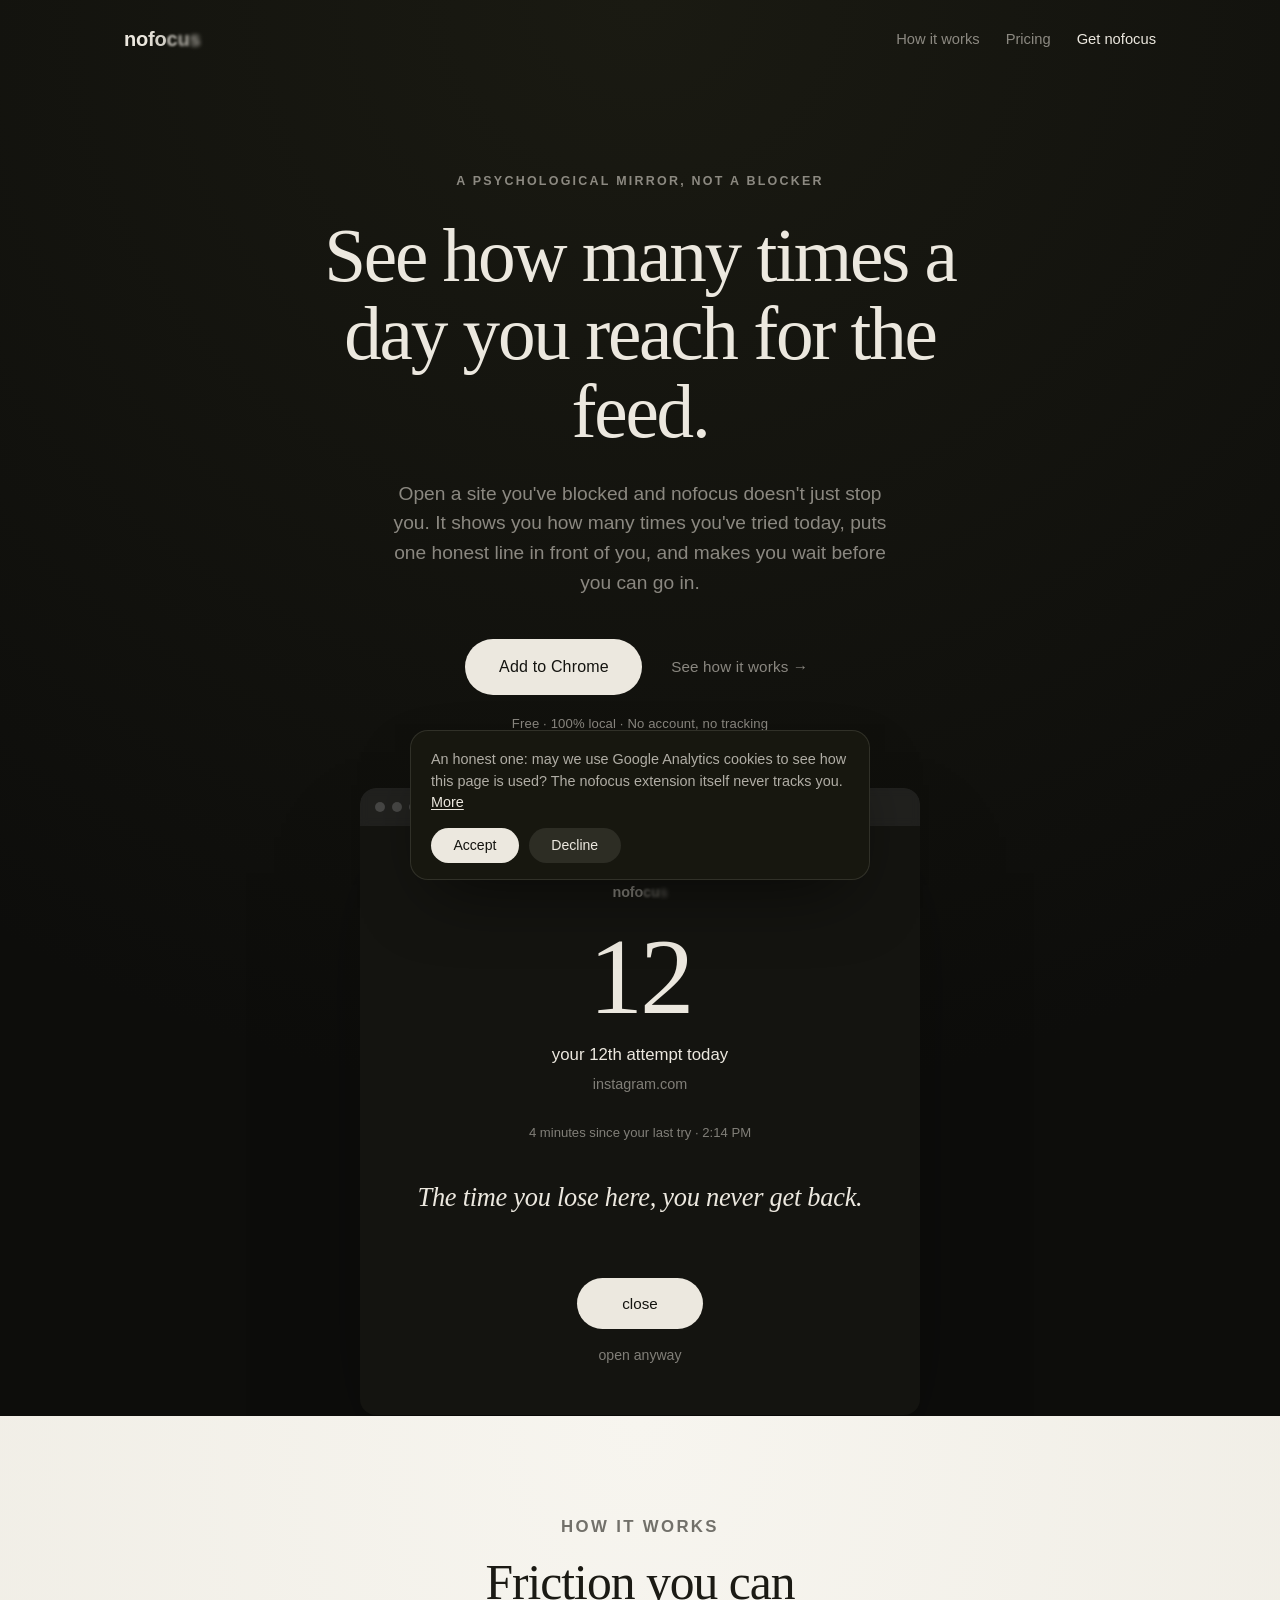
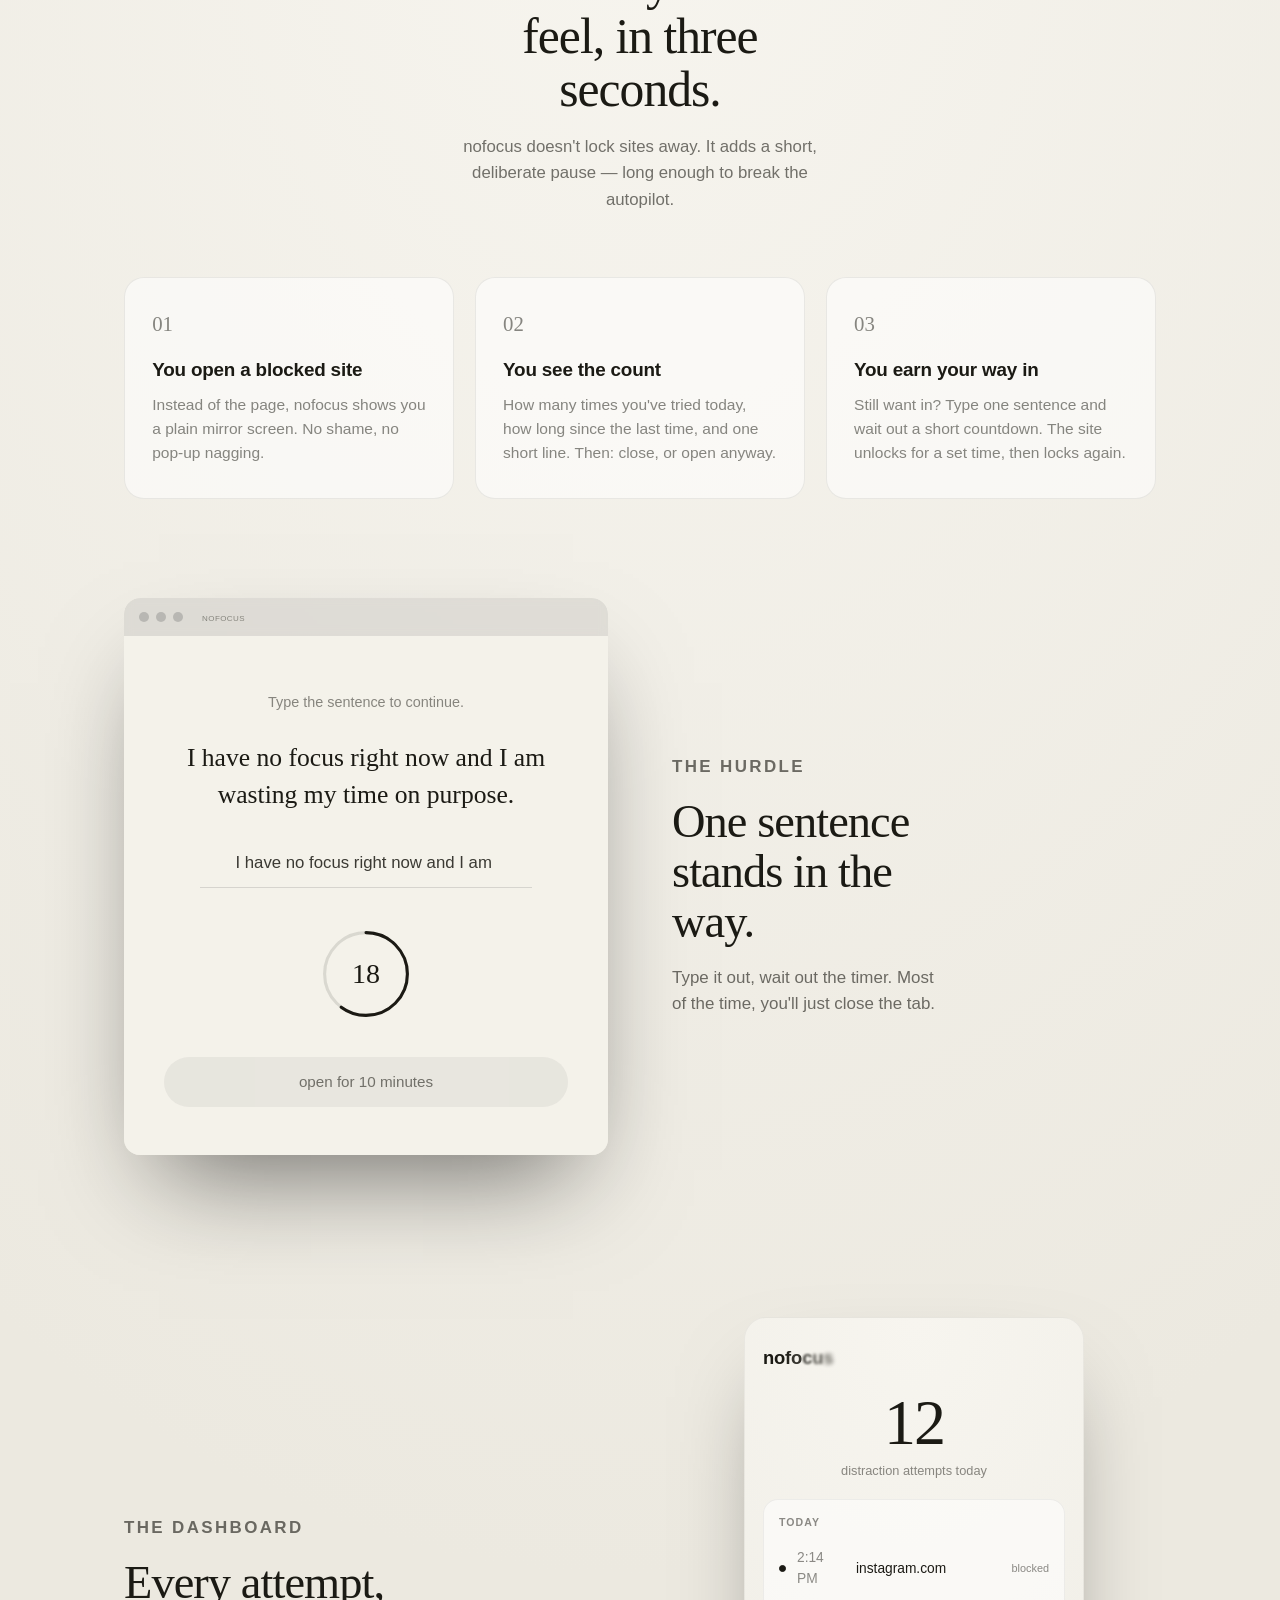
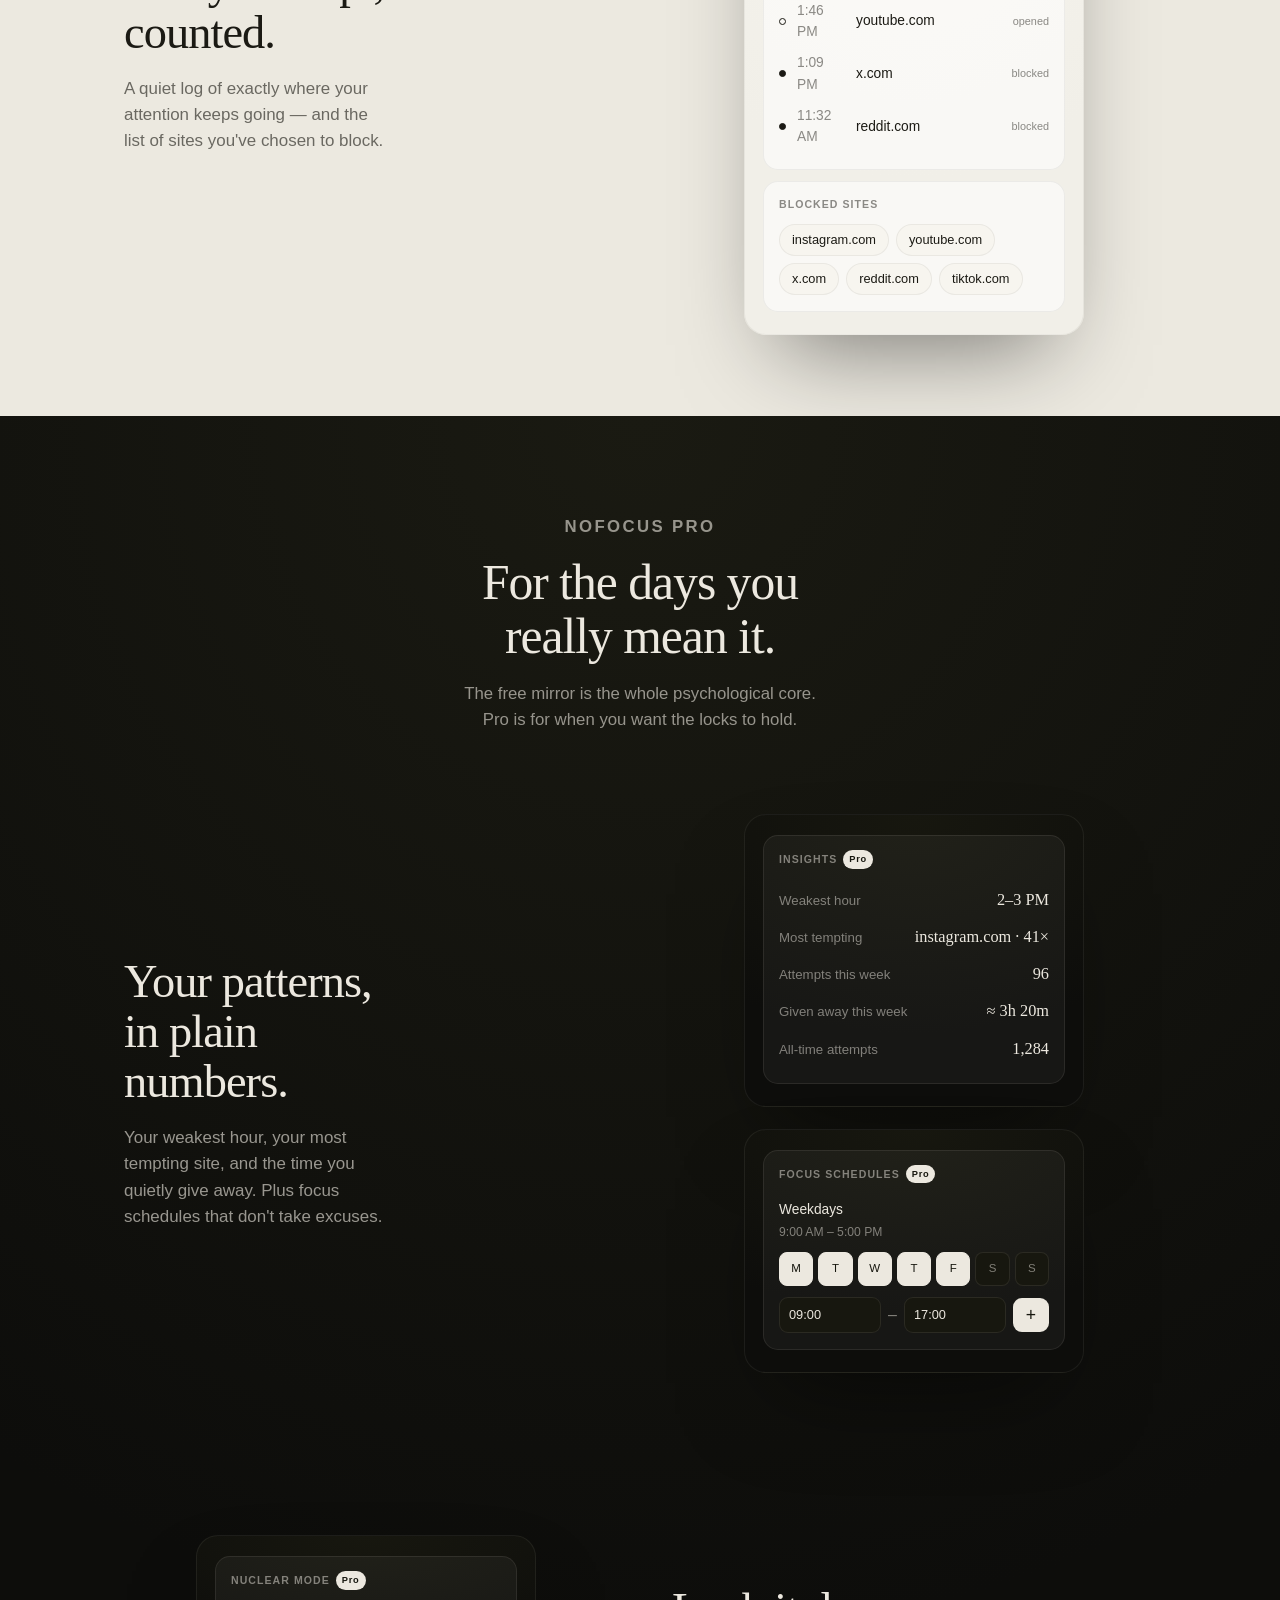
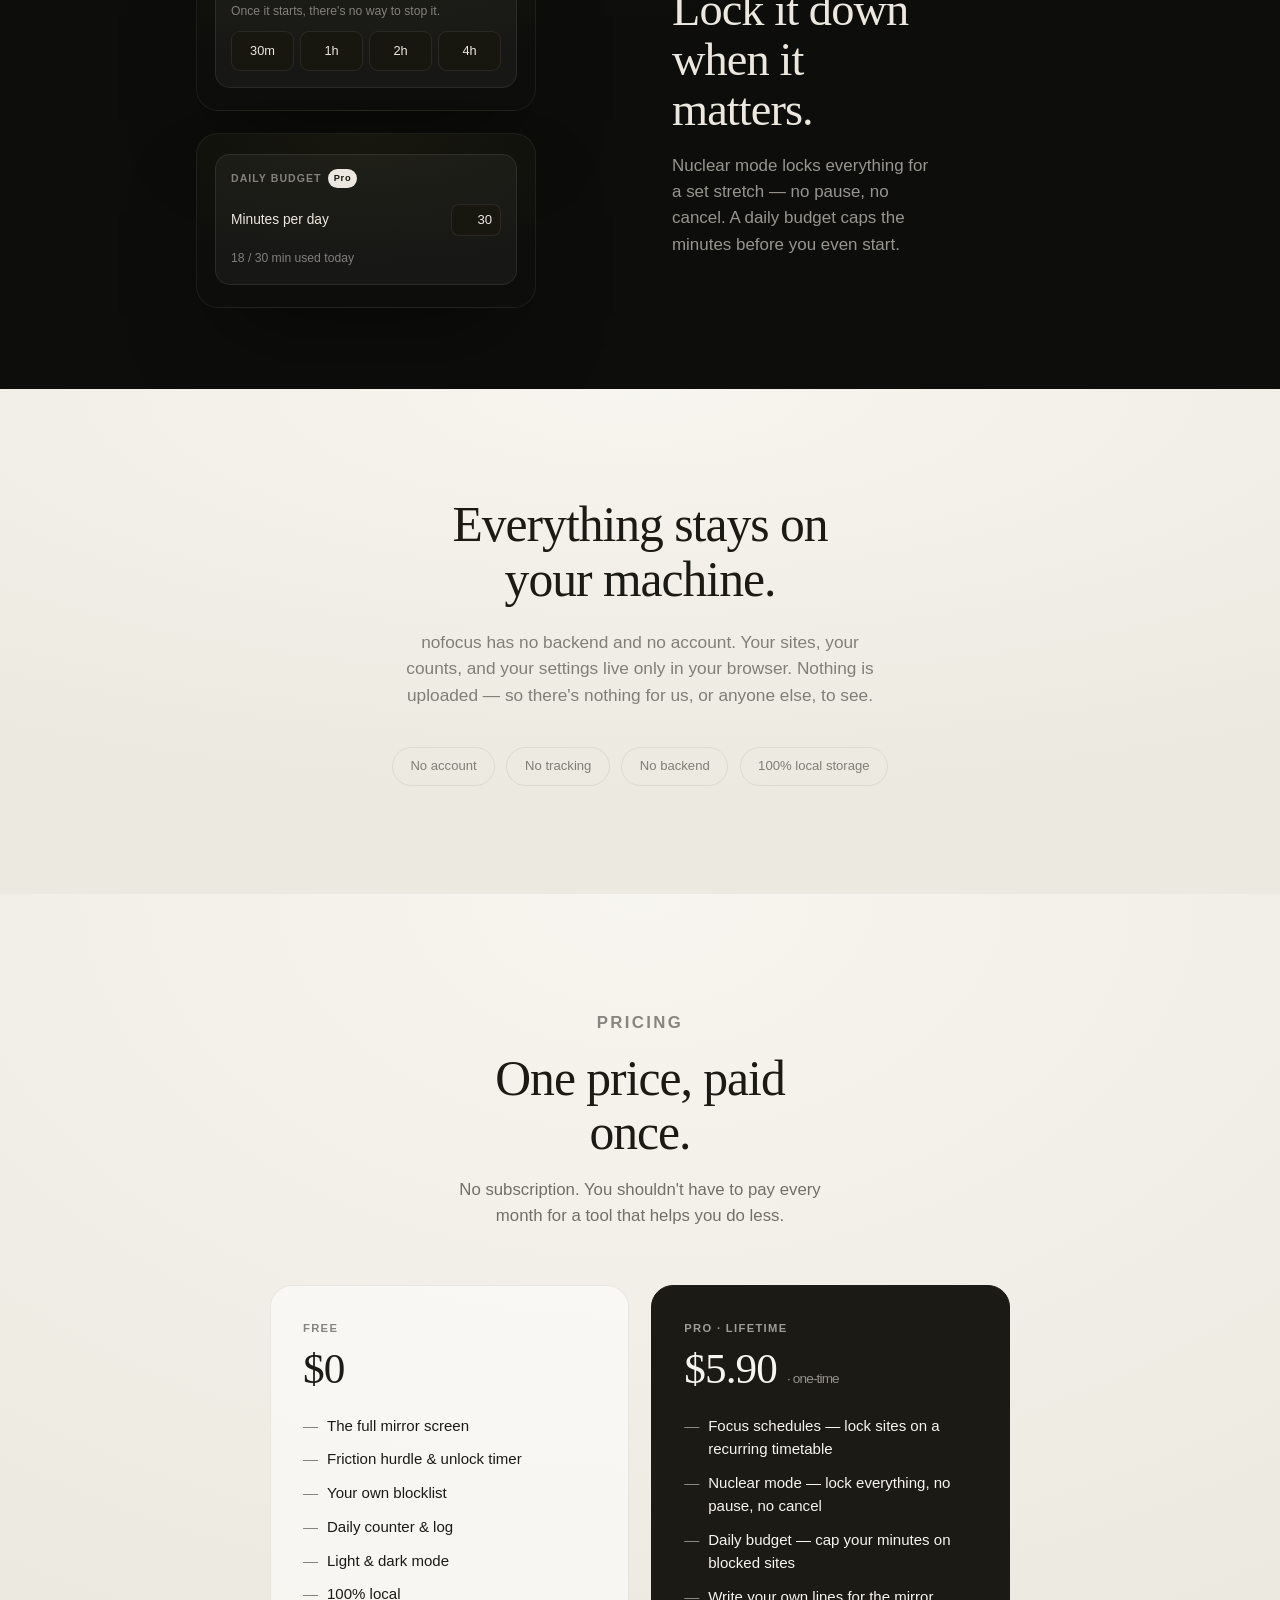
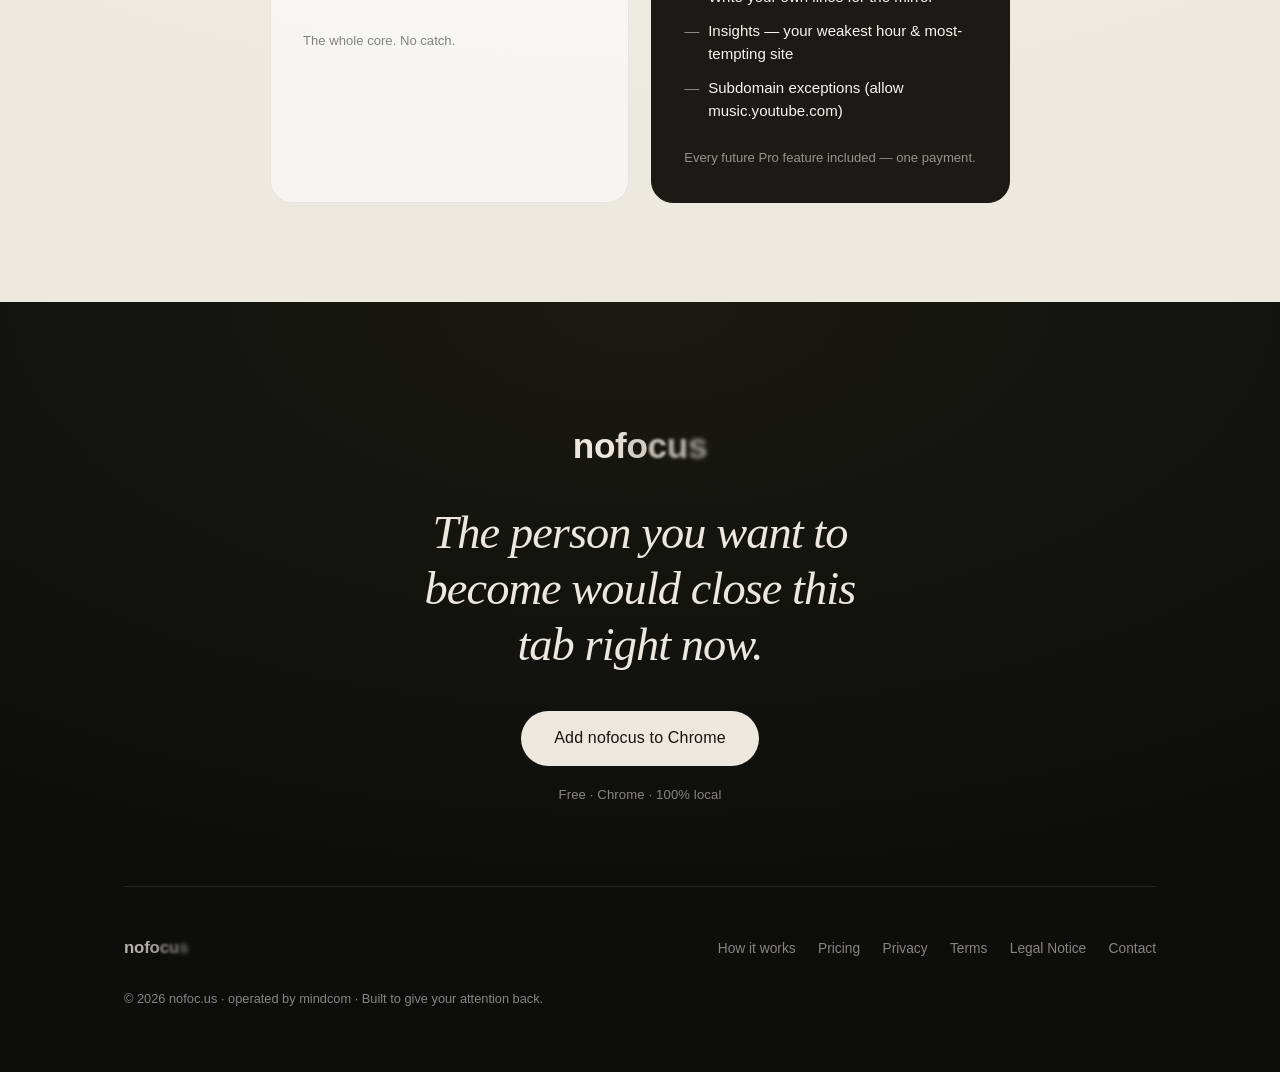
==== commit 54dfa01d: "Gate Google Analytics behind a consent banner (Consent Mode v2) GA defaults to denied; loads only af" ====
--- a/docs/index.html
+++ b/docs/index.html
@@ -3,6 +3,28 @@
   <head>
     <meta charset="UTF-8" />
     <meta name="viewport" content="width=device-width, initial-scale=1.0" />
+
+    <!-- Google tag (gtag.js) with Consent Mode v2 — denied until the visitor accepts -->
+    <script async src="https://www.googletagmanager.com/gtag/js?id=G-36F7ET3RFY"></script>
+    <script>
+      window.dataLayer = window.dataLayer || [];
+      function gtag(){dataLayer.push(arguments);}
+      gtag('consent', 'default', {
+        'ad_storage': 'denied',
+        'ad_user_data': 'denied',
+        'ad_personalization': 'denied',
+        'analytics_storage': 'denied',
+        'wait_for_update': 500
+      });
+      try {
+        if (localStorage.getItem('nofocus-consent') === 'granted') {
+          gtag('consent', 'update', { 'analytics_storage': 'granted' });
+        }
+      } catch (e) {}
+      gtag('js', new Date());
+      gtag('config', 'G-36F7ET3RFY');
+    </script>
+
     <title>nofocus — a psychological mirror, not a blocker</title>
     <meta
       name="description"
@@ -382,8 +404,7 @@
             front of you, and makes you wait before you can go in.
           </p>
           <div class="cta-row">
-            <!-- TODO: replace href with the Chrome Web Store listing once published -->
-            <a id="get" class="btn btn-light store-link" href="https://chromewebstore.google.com/">Add to Chrome</a>
+            <a id="get" class="btn btn-light store-link" href="https://chromewebstore.google.com/detail/nofocus/jmhoihncnbfbkkomdipacngjglheaejj" target="_blank" rel="noopener">Add to Chrome</a>
             <a class="btn btn-ghost ghost-on-dark" href="#how">See how it works →</a>
           </div>
           <p class="cta-note">Free · 100% local · No account, no tracking</p>
@@ -628,8 +649,7 @@
         <div class="closing">
           <div class="mark logo">no<span class="fade"><span>f</span><span>o</span><span>c</span><span>u</span><span>s</span></span></div>
           <h2>The person you want to become would close this tab right now.</h2>
-          <!-- TODO: replace href with the Chrome Web Store listing once published -->
-          <a class="btn btn-light store-link" href="https://chromewebstore.google.com/">Add nofocus to Chrome</a>
+          <a class="btn btn-light store-link" href="https://chromewebstore.google.com/detail/nofocus/jmhoihncnbfbkkomdipacngjglheaejj" target="_blank" rel="noopener">Add nofocus to Chrome</a>
           <p class="cta-note">Free · Chrome · 100% local</p>
         </div>
 
@@ -680,5 +700,6 @@
         }, 4200);
       })();
     </script>
+    <script src="consent.js"></script>
   </body>
 </html>
